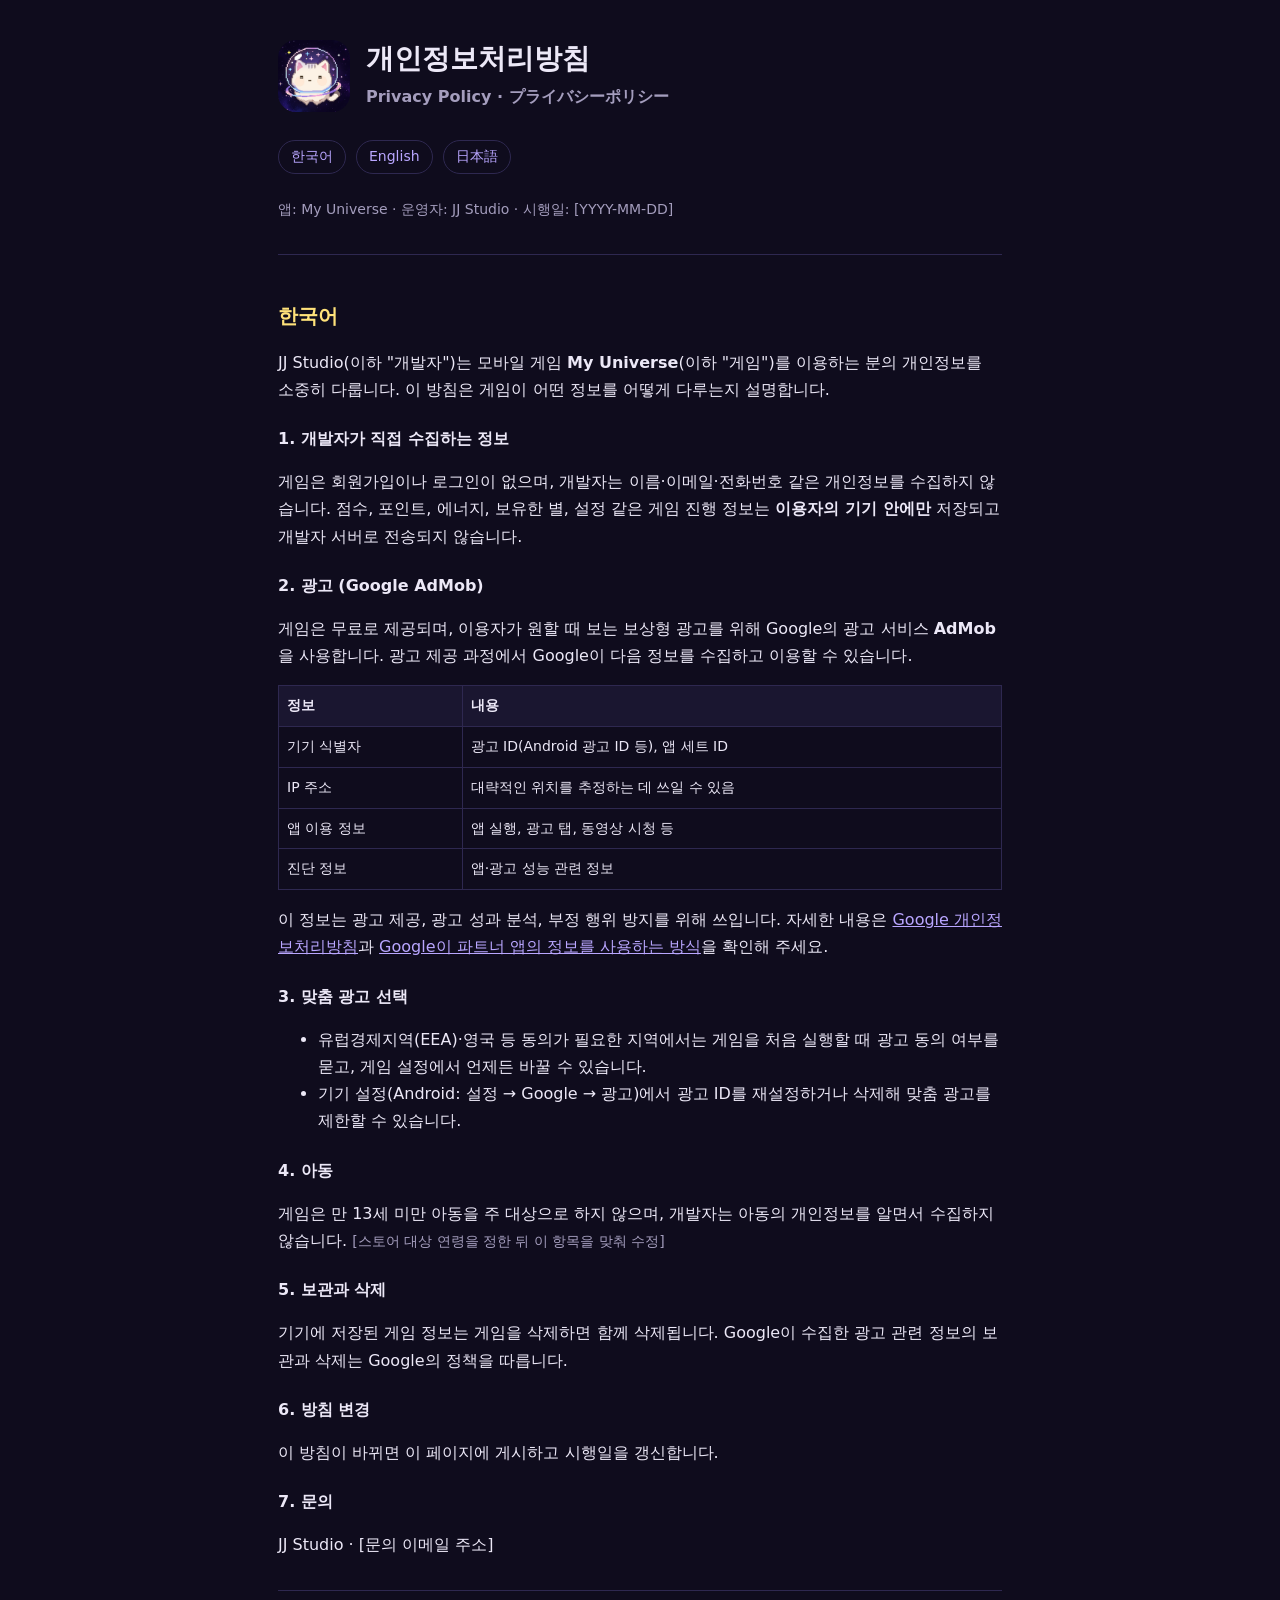
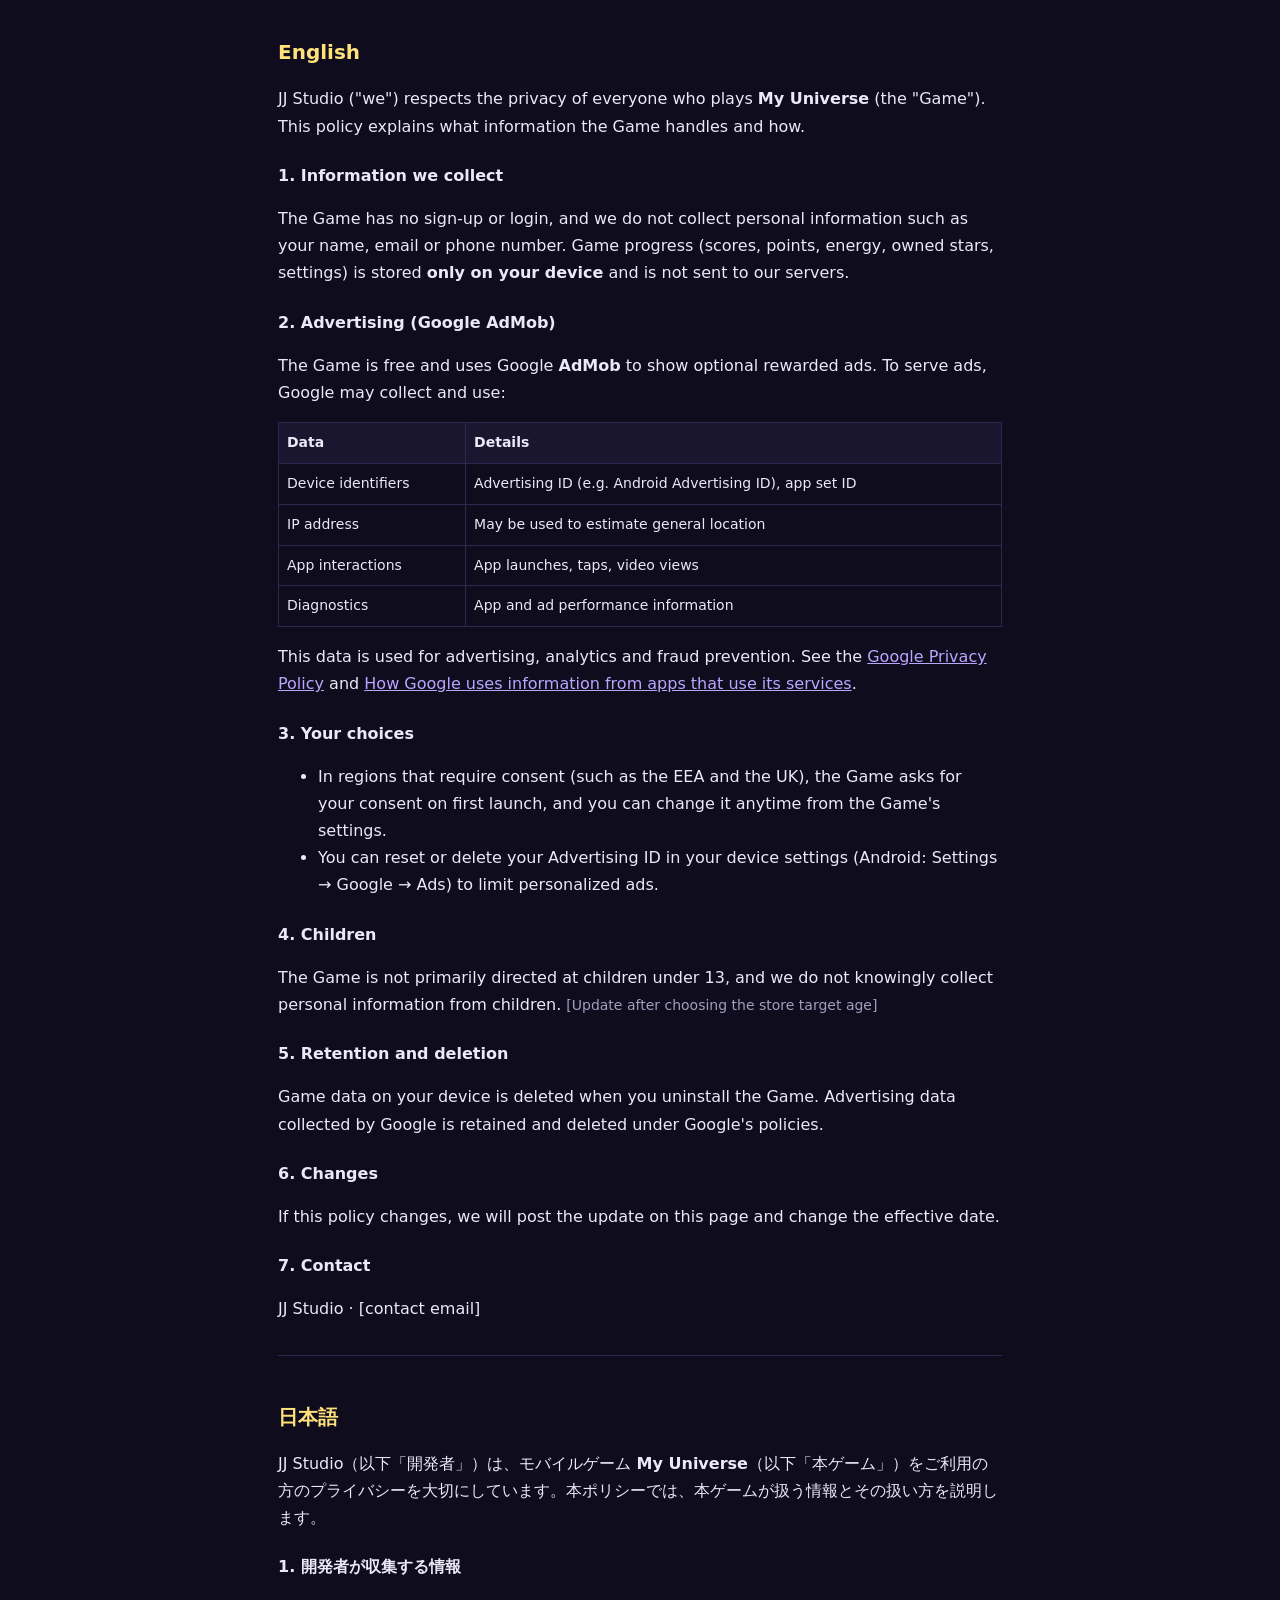
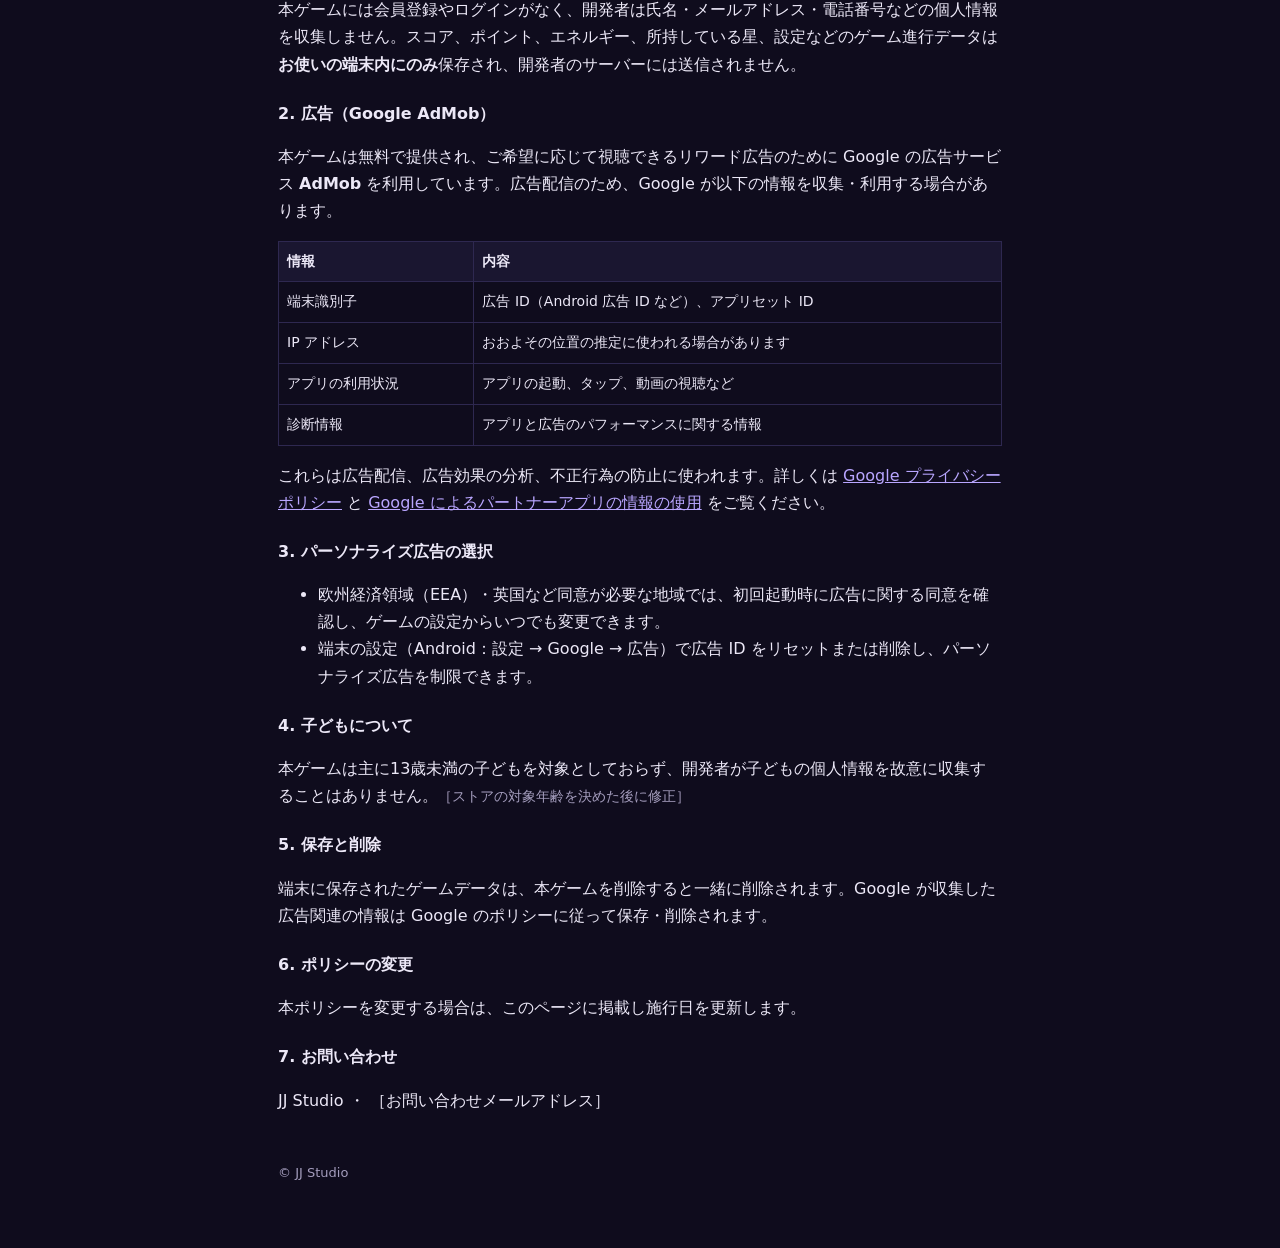
==== privacy.html @ 7eb5ed21 "Add files via upload" ====
<!doctype html>
<html lang="ko">
<head>
<meta charset="utf-8">
<meta name="viewport" content="width=device-width,initial-scale=1">
<title>Privacy Policy — My Universe</title>
<link rel="stylesheet" href="style.css">
</head>
<body>
<div class="wrap">
  <header>
    <img src="icon.png" alt="">
    <div>
      <h1>개인정보처리방침<br><span class="muted" style="font-size:16px">Privacy Policy · プライバシーポリシー</span></h1>
    </div>
  </header>
  <nav class="lang"><a href="#ko">한국어</a><a href="#en">English</a><a href="#ja">日本語</a></nav>
  <p class="muted">앱: My Universe · 운영자: JJ Studio · 시행일: [YYYY-MM-DD]</p>

  <!-- ===================================================== 한국어 -->
  <section class="lang" id="ko">
    <h2>한국어</h2>
    <p>JJ Studio(이하 "개발자")는 모바일 게임 <b>My Universe</b>(이하 "게임")를 이용하는 분의 개인정보를 소중히 다룹니다. 이 방침은 게임이 어떤 정보를 어떻게 다루는지 설명합니다.</p>

    <h3>1. 개발자가 직접 수집하는 정보</h3>
    <p>게임은 회원가입이나 로그인이 없으며, 개발자는 이름·이메일·전화번호 같은 개인정보를 수집하지 않습니다. 점수, 포인트, 에너지, 보유한 별, 설정 같은 게임 진행 정보는 <b>이용자의 기기 안에만</b> 저장되고 개발자 서버로 전송되지 않습니다.</p>

    <h3>2. 광고 (Google AdMob)</h3>
    <p>게임은 무료로 제공되며, 이용자가 원할 때 보는 보상형 광고를 위해 Google의 광고 서비스 <b>AdMob</b>을 사용합니다. 광고 제공 과정에서 Google이 다음 정보를 수집하고 이용할 수 있습니다.</p>
    <table>
      <tr><th>정보</th><th>내용</th></tr>
      <tr><td>기기 식별자</td><td>광고 ID(Android 광고 ID 등), 앱 세트 ID</td></tr>
      <tr><td>IP 주소</td><td>대략적인 위치를 추정하는 데 쓰일 수 있음</td></tr>
      <tr><td>앱 이용 정보</td><td>앱 실행, 광고 탭, 동영상 시청 등</td></tr>
      <tr><td>진단 정보</td><td>앱·광고 성능 관련 정보</td></tr>
    </table>
    <p>이 정보는 광고 제공, 광고 성과 분석, 부정 행위 방지를 위해 쓰입니다. 자세한 내용은 <a href="https://policies.google.com/privacy" target="_blank" rel="noopener">Google 개인정보처리방침</a>과 <a href="https://policies.google.com/technologies/partner-sites" target="_blank" rel="noopener">Google이 파트너 앱의 정보를 사용하는 방식</a>을 확인해 주세요.</p>

    <h3>3. 맞춤 광고 선택</h3>
    <ul>
      <li>유럽경제지역(EEA)·영국 등 동의가 필요한 지역에서는 게임을 처음 실행할 때 광고 동의 여부를 묻고, 게임 설정에서 언제든 바꿀 수 있습니다.</li>
      <li>기기 설정(Android: 설정 → Google → 광고)에서 광고 ID를 재설정하거나 삭제해 맞춤 광고를 제한할 수 있습니다.</li>
    </ul>

    <h3>4. 아동</h3>
    <p>게임은 만 13세 미만 아동을 주 대상으로 하지 않으며, 개발자는 아동의 개인정보를 알면서 수집하지 않습니다. <span class="muted">[스토어 대상 연령을 정한 뒤 이 항목을 맞춰 수정]</span></p>

    <h3>5. 보관과 삭제</h3>
    <p>기기에 저장된 게임 정보는 게임을 삭제하면 함께 삭제됩니다. Google이 수집한 광고 관련 정보의 보관과 삭제는 Google의 정책을 따릅니다.</p>

    <h3>6. 방침 변경</h3>
    <p>이 방침이 바뀌면 이 페이지에 게시하고 시행일을 갱신합니다.</p>

    <h3>7. 문의</h3>
    <p>JJ Studio · [문의 이메일 주소]</p>
  </section>

  <!-- ===================================================== English -->
  <section class="lang" id="en">
    <h2>English</h2>
    <p>JJ Studio ("we") respects the privacy of everyone who plays <b>My Universe</b> (the "Game"). This policy explains what information the Game handles and how.</p>

    <h3>1. Information we collect</h3>
    <p>The Game has no sign-up or login, and we do not collect personal information such as your name, email or phone number. Game progress (scores, points, energy, owned stars, settings) is stored <b>only on your device</b> and is not sent to our servers.</p>

    <h3>2. Advertising (Google AdMob)</h3>
    <p>The Game is free and uses Google <b>AdMob</b> to show optional rewarded ads. To serve ads, Google may collect and use:</p>
    <table>
      <tr><th>Data</th><th>Details</th></tr>
      <tr><td>Device identifiers</td><td>Advertising ID (e.g. Android Advertising ID), app set ID</td></tr>
      <tr><td>IP address</td><td>May be used to estimate general location</td></tr>
      <tr><td>App interactions</td><td>App launches, taps, video views</td></tr>
      <tr><td>Diagnostics</td><td>App and ad performance information</td></tr>
    </table>
    <p>This data is used for advertising, analytics and fraud prevention. See the <a href="https://policies.google.com/privacy" target="_blank" rel="noopener">Google Privacy Policy</a> and <a href="https://policies.google.com/technologies/partner-sites" target="_blank" rel="noopener">How Google uses information from apps that use its services</a>.</p>

    <h3>3. Your choices</h3>
    <ul>
      <li>In regions that require consent (such as the EEA and the UK), the Game asks for your consent on first launch, and you can change it anytime from the Game's settings.</li>
      <li>You can reset or delete your Advertising ID in your device settings (Android: Settings → Google → Ads) to limit personalized ads.</li>
    </ul>

    <h3>4. Children</h3>
    <p>The Game is not primarily directed at children under 13, and we do not knowingly collect personal information from children. <span class="muted">[Update after choosing the store target age]</span></p>

    <h3>5. Retention and deletion</h3>
    <p>Game data on your device is deleted when you uninstall the Game. Advertising data collected by Google is retained and deleted under Google's policies.</p>

    <h3>6. Changes</h3>
    <p>If this policy changes, we will post the update on this page and change the effective date.</p>

    <h3>7. Contact</h3>
    <p>JJ Studio · [contact email]</p>
  </section>

  <!-- ===================================================== 日本語 -->
  <section class="lang" id="ja">
    <h2>日本語</h2>
    <p>JJ Studio（以下「開発者」）は、モバイルゲーム <b>My Universe</b>（以下「本ゲーム」）をご利用の方のプライバシーを大切にしています。本ポリシーでは、本ゲームが扱う情報とその扱い方を説明します。</p>

    <h3>1. 開発者が収集する情報</h3>
    <p>本ゲームには会員登録やログインがなく、開発者は氏名・メールアドレス・電話番号などの個人情報を収集しません。スコア、ポイント、エネルギー、所持している星、設定などのゲーム進行データは<b>お使いの端末内にのみ</b>保存され、開発者のサーバーには送信されません。</p>

    <h3>2. 広告（Google AdMob）</h3>
    <p>本ゲームは無料で提供され、ご希望に応じて視聴できるリワード広告のために Google の広告サービス <b>AdMob</b> を利用しています。広告配信のため、Google が以下の情報を収集・利用する場合があります。</p>
    <table>
      <tr><th>情報</th><th>内容</th></tr>
      <tr><td>端末識別子</td><td>広告 ID（Android 広告 ID など）、アプリセット ID</td></tr>
      <tr><td>IP アドレス</td><td>おおよその位置の推定に使われる場合があります</td></tr>
      <tr><td>アプリの利用状況</td><td>アプリの起動、タップ、動画の視聴など</td></tr>
      <tr><td>診断情報</td><td>アプリと広告のパフォーマンスに関する情報</td></tr>
    </table>
    <p>これらは広告配信、広告効果の分析、不正行為の防止に使われます。詳しくは <a href="https://policies.google.com/privacy" target="_blank" rel="noopener">Google プライバシーポリシー</a> と <a href="https://policies.google.com/technologies/partner-sites" target="_blank" rel="noopener">Google によるパートナーアプリの情報の使用</a> をご覧ください。</p>

    <h3>3. パーソナライズ広告の選択</h3>
    <ul>
      <li>欧州経済領域（EEA）・英国など同意が必要な地域では、初回起動時に広告に関する同意を確認し、ゲームの設定からいつでも変更できます。</li>
      <li>端末の設定（Android：設定 → Google → 広告）で広告 ID をリセットまたは削除し、パーソナライズ広告を制限できます。</li>
    </ul>

    <h3>4. 子どもについて</h3>
    <p>本ゲームは主に13歳未満の子どもを対象としておらず、開発者が子どもの個人情報を故意に収集することはありません。<span class="muted">［ストアの対象年齢を決めた後に修正］</span></p>

    <h3>5. 保存と削除</h3>
    <p>端末に保存されたゲームデータは、本ゲームを削除すると一緒に削除されます。Google が収集した広告関連の情報は Google のポリシーに従って保存・削除されます。</p>

    <h3>6. ポリシーの変更</h3>
    <p>本ポリシーを変更する場合は、このページに掲載し施行日を更新します。</p>

    <h3>7. お問い合わせ</h3>
    <p>JJ Studio ・ ［お問い合わせメールアドレス］</p>
  </section>

  <footer>© JJ Studio</footer>
</div>
</body>
</html>
---- style.css ----
:root{--bg:#0f0c1d;--panel:#1a1630;--fg:#ece8f7;--muted:#a49dbd;--accent:#ffe27a;--line:#2e2850;--link:#b9a6ff}
*{box-sizing:border-box}
body{margin:0;background:var(--bg);color:var(--fg);font:16px/1.7 "Pretendard","Apple SD Gothic Neo","Noto Sans KR","Noto Sans JP",system-ui,sans-serif}
.wrap{max-width:760px;margin:0 auto;padding:40px max(18px,env(safe-area-inset-left)) 64px}
header{display:flex;align-items:center;gap:16px;margin-bottom:28px}
header img{width:72px;height:72px;border-radius:18px}
h1{font-size:28px;margin:0;line-height:1.2}
h2{font-size:20px;margin:36px 0 8px;color:var(--accent)}
h3{font-size:16px;margin:22px 0 4px}
p,li{color:var(--fg)}
.muted{color:var(--muted);font-size:14px}
a{color:var(--link)}
nav.lang{display:flex;gap:10px;flex-wrap:wrap;margin:8px 0 24px}
nav.lang a{padding:4px 12px;border:1px solid var(--line);border-radius:999px;text-decoration:none;font-size:14px}
section.lang{border-top:1px solid var(--line);padding-top:8px;margin-top:32px}
table{border-collapse:collapse;width:100%;font-size:14px}
td,th{border:1px solid var(--line);padding:8px;text-align:left;vertical-align:top}
th{background:var(--panel)}
.box{background:var(--panel);border:1px solid var(--line);border-radius:12px;padding:16px 18px}
footer{margin-top:48px;color:var(--muted);font-size:13px}
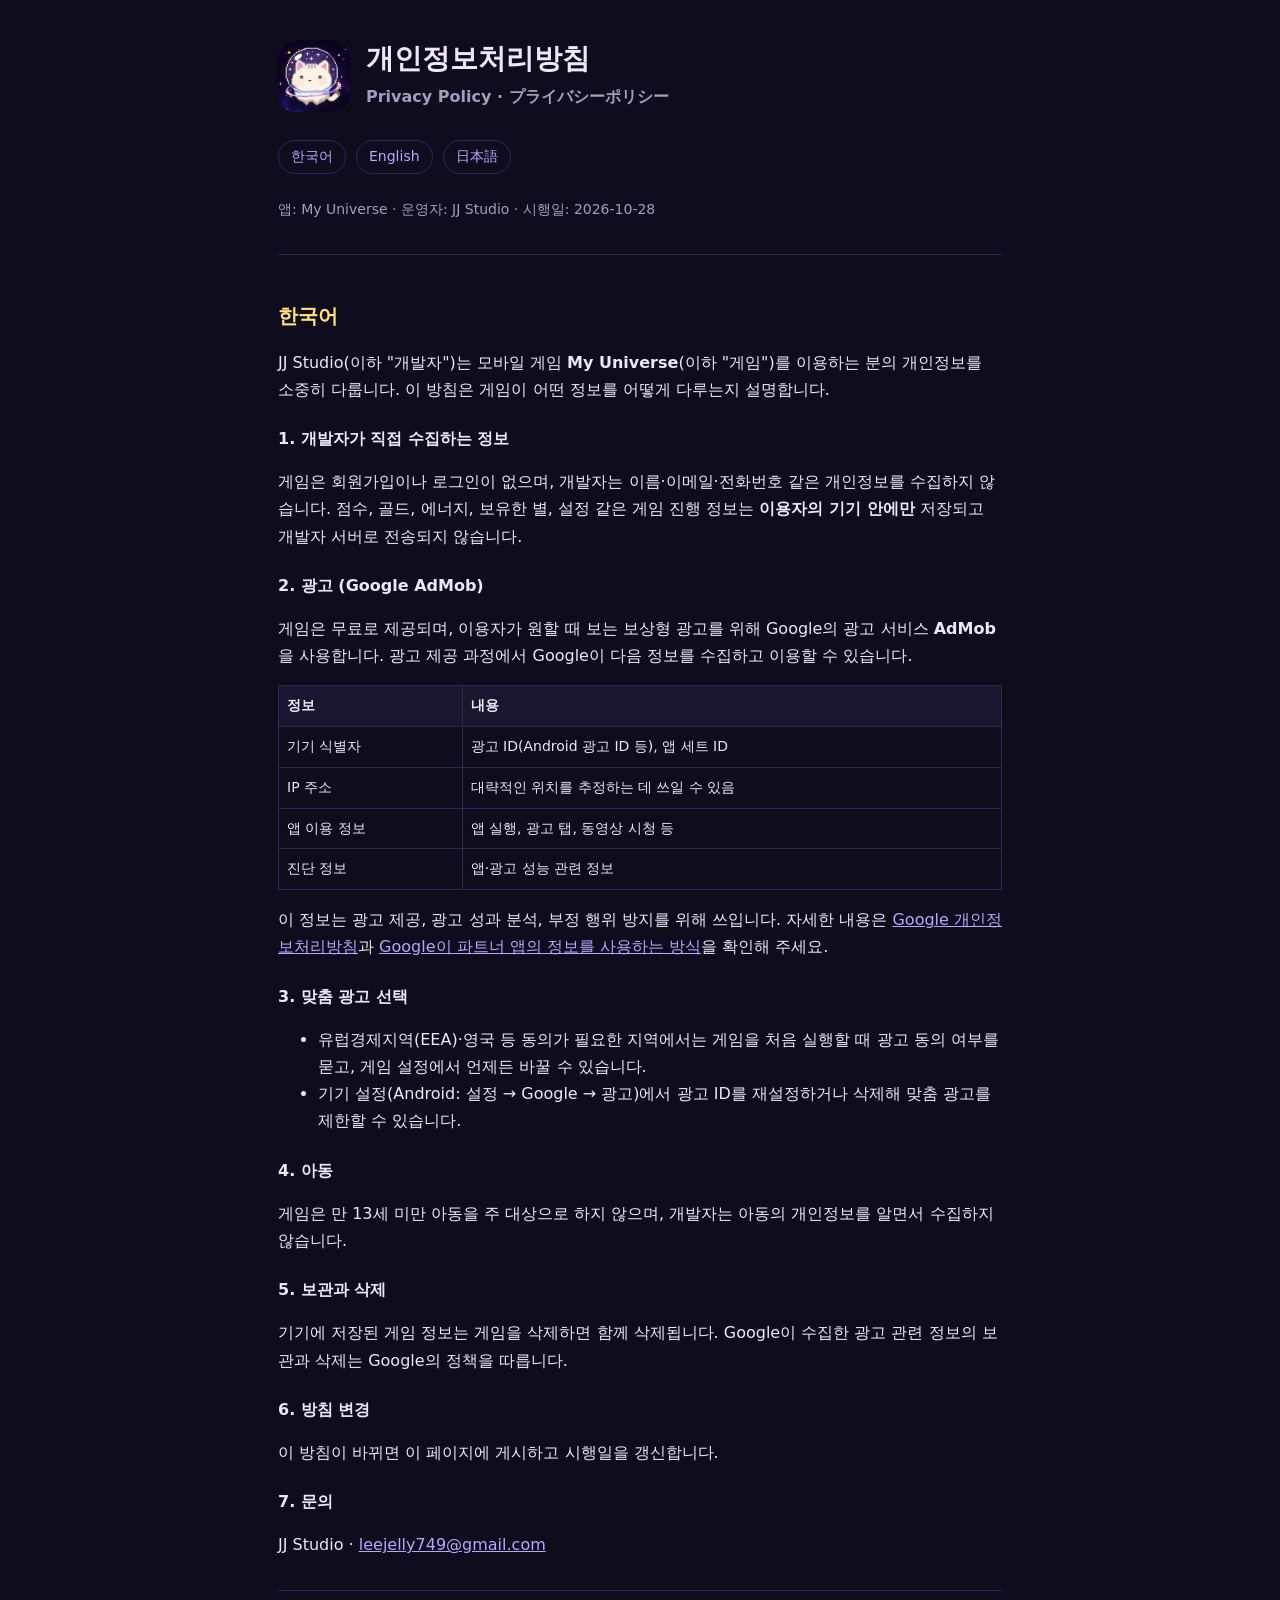
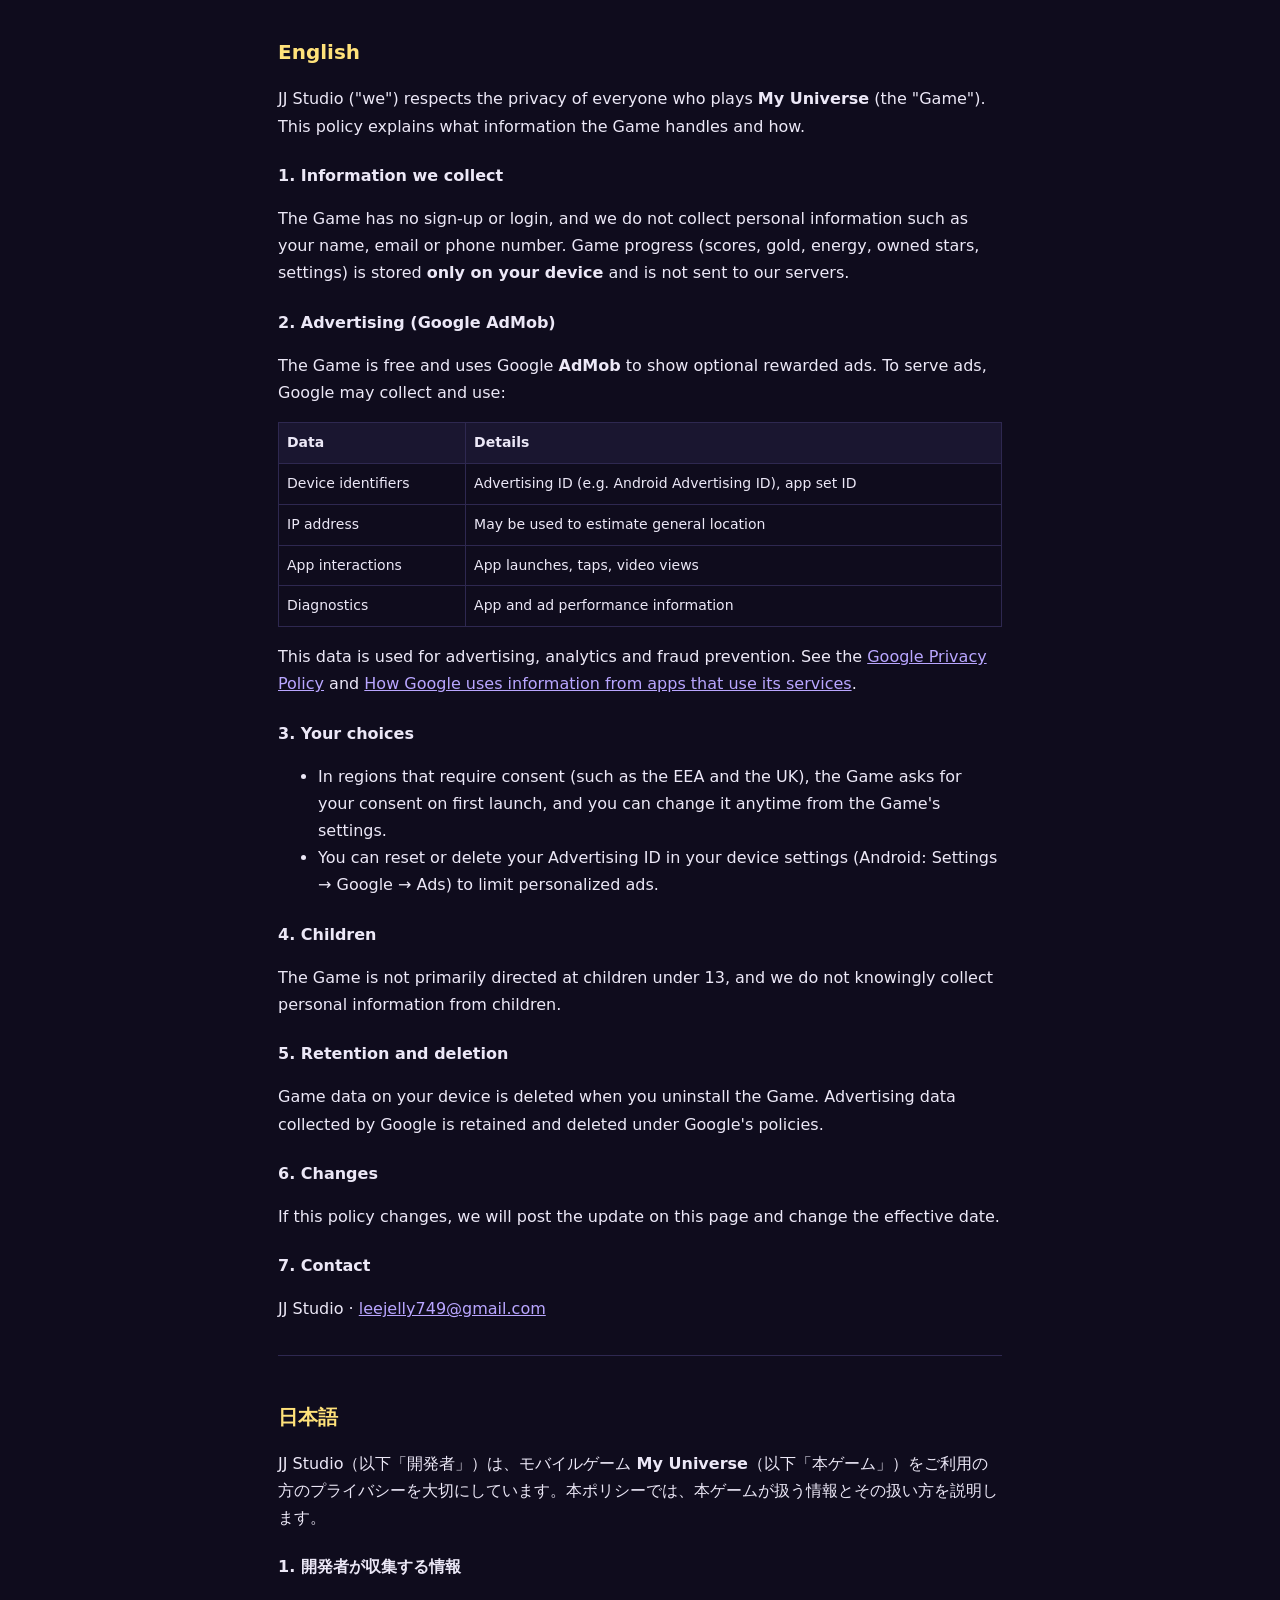
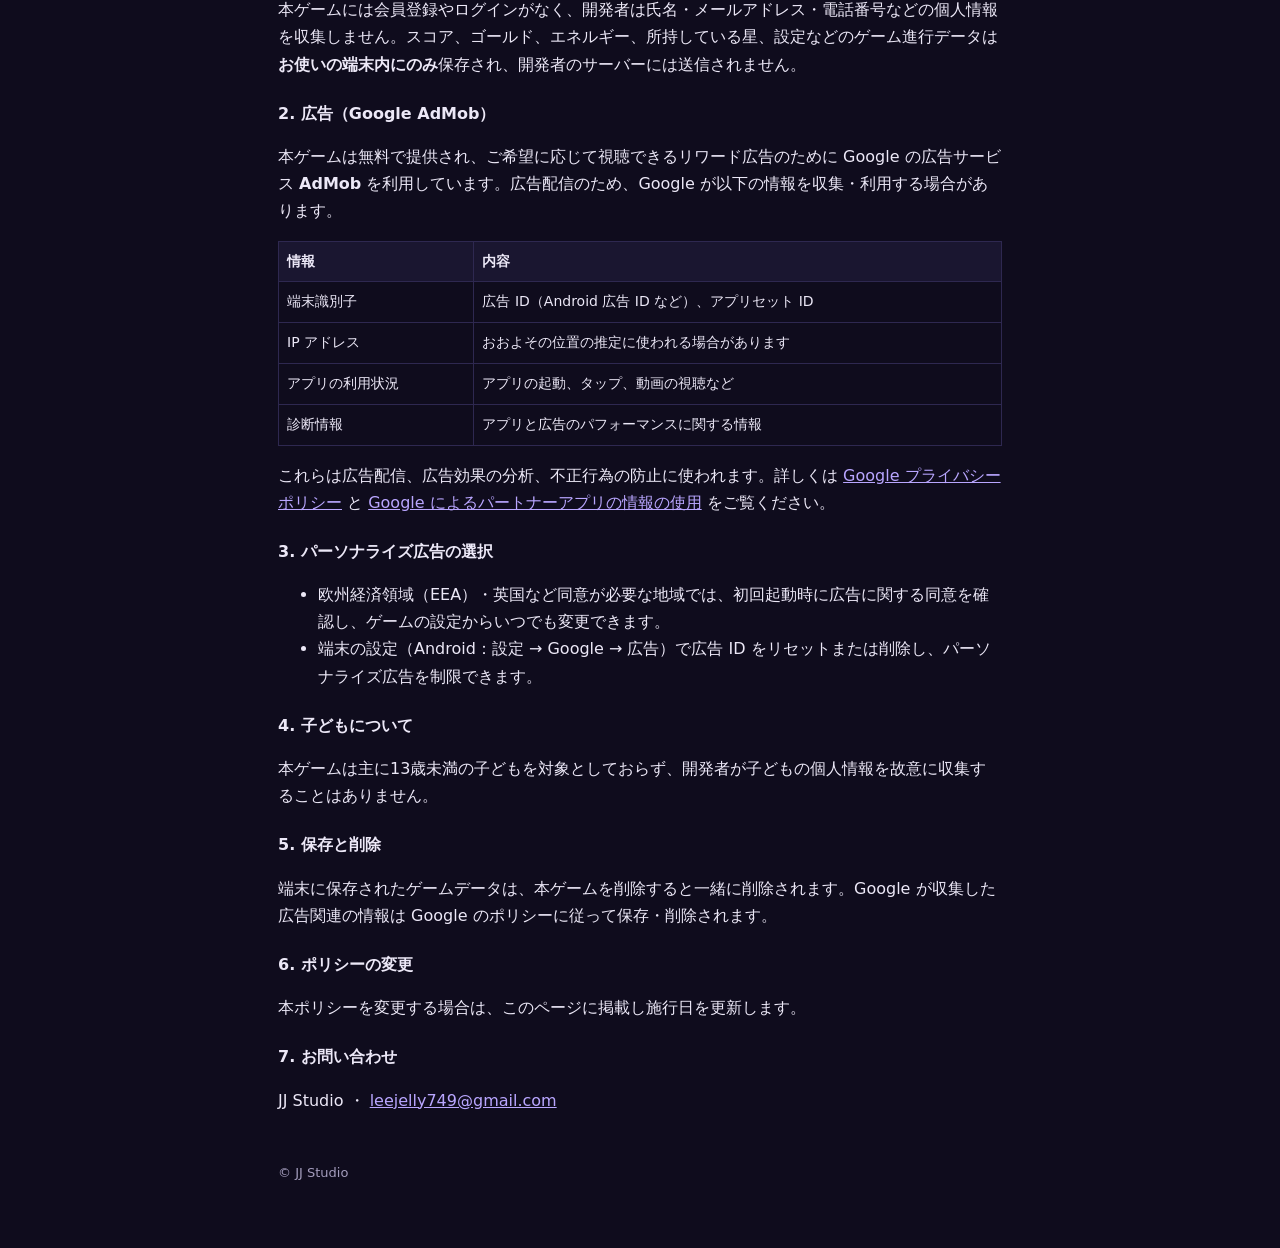
==== commit 37879146: "Add files via upload" ====
--- a/privacy.html
+++ b/privacy.html
@@ -15,7 +15,7 @@
     </div>
   </header>
   <nav class="lang"><a href="#ko">한국어</a><a href="#en">English</a><a href="#ja">日本語</a></nav>
-  <p class="muted">앱: My Universe · 운영자: JJ Studio · 시행일: [YYYY-MM-DD]</p>
+  <p class="muted">앱: My Universe · 운영자: JJ Studio · 시행일: 2026-10-28</p>
 
   <!-- ===================================================== 한국어 -->
   <section class="lang" id="ko">
@@ -23,7 +23,7 @@
     <p>JJ Studio(이하 "개발자")는 모바일 게임 <b>My Universe</b>(이하 "게임")를 이용하는 분의 개인정보를 소중히 다룹니다. 이 방침은 게임이 어떤 정보를 어떻게 다루는지 설명합니다.</p>
 
     <h3>1. 개발자가 직접 수집하는 정보</h3>
-    <p>게임은 회원가입이나 로그인이 없으며, 개발자는 이름·이메일·전화번호 같은 개인정보를 수집하지 않습니다. 점수, 포인트, 에너지, 보유한 별, 설정 같은 게임 진행 정보는 <b>이용자의 기기 안에만</b> 저장되고 개발자 서버로 전송되지 않습니다.</p>
+    <p>게임은 회원가입이나 로그인이 없으며, 개발자는 이름·이메일·전화번호 같은 개인정보를 수집하지 않습니다. 점수, 골드, 에너지, 보유한 별, 설정 같은 게임 진행 정보는 <b>이용자의 기기 안에만</b> 저장되고 개발자 서버로 전송되지 않습니다.</p>
 
     <h3>2. 광고 (Google AdMob)</h3>
     <p>게임은 무료로 제공되며, 이용자가 원할 때 보는 보상형 광고를 위해 Google의 광고 서비스 <b>AdMob</b>을 사용합니다. 광고 제공 과정에서 Google이 다음 정보를 수집하고 이용할 수 있습니다.</p>
@@ -43,7 +43,7 @@
     </ul>
 
     <h3>4. 아동</h3>
-    <p>게임은 만 13세 미만 아동을 주 대상으로 하지 않으며, 개발자는 아동의 개인정보를 알면서 수집하지 않습니다. <span class="muted">[스토어 대상 연령을 정한 뒤 이 항목을 맞춰 수정]</span></p>
+    <p>게임은 만 13세 미만 아동을 주 대상으로 하지 않으며, 개발자는 아동의 개인정보를 알면서 수집하지 않습니다.</p>
 
     <h3>5. 보관과 삭제</h3>
     <p>기기에 저장된 게임 정보는 게임을 삭제하면 함께 삭제됩니다. Google이 수집한 광고 관련 정보의 보관과 삭제는 Google의 정책을 따릅니다.</p>
@@ -52,7 +52,7 @@
     <p>이 방침이 바뀌면 이 페이지에 게시하고 시행일을 갱신합니다.</p>
 
     <h3>7. 문의</h3>
-    <p>JJ Studio · [문의 이메일 주소]</p>
+    <p>JJ Studio · <a href="mailto:leejelly749@gmail.com">leejelly749@gmail.com</a></p>
   </section>
 
   <!-- ===================================================== English -->
@@ -61,7 +61,7 @@
     <p>JJ Studio ("we") respects the privacy of everyone who plays <b>My Universe</b> (the "Game"). This policy explains what information the Game handles and how.</p>
 
     <h3>1. Information we collect</h3>
-    <p>The Game has no sign-up or login, and we do not collect personal information such as your name, email or phone number. Game progress (scores, points, energy, owned stars, settings) is stored <b>only on your device</b> and is not sent to our servers.</p>
+    <p>The Game has no sign-up or login, and we do not collect personal information such as your name, email or phone number. Game progress (scores, gold, energy, owned stars, settings) is stored <b>only on your device</b> and is not sent to our servers.</p>
 
     <h3>2. Advertising (Google AdMob)</h3>
     <p>The Game is free and uses Google <b>AdMob</b> to show optional rewarded ads. To serve ads, Google may collect and use:</p>
@@ -81,7 +81,7 @@
     </ul>
 
     <h3>4. Children</h3>
-    <p>The Game is not primarily directed at children under 13, and we do not knowingly collect personal information from children. <span class="muted">[Update after choosing the store target age]</span></p>
+    <p>The Game is not primarily directed at children under 13, and we do not knowingly collect personal information from children.</p>
 
     <h3>5. Retention and deletion</h3>
     <p>Game data on your device is deleted when you uninstall the Game. Advertising data collected by Google is retained and deleted under Google's policies.</p>
@@ -90,7 +90,7 @@
     <p>If this policy changes, we will post the update on this page and change the effective date.</p>
 
     <h3>7. Contact</h3>
-    <p>JJ Studio · [contact email]</p>
+    <p>JJ Studio · <a href="mailto:leejelly749@gmail.com">leejelly749@gmail.com</a></p>
   </section>
 
   <!-- ===================================================== 日本語 -->
@@ -99,7 +99,7 @@
     <p>JJ Studio（以下「開発者」）は、モバイルゲーム <b>My Universe</b>（以下「本ゲーム」）をご利用の方のプライバシーを大切にしています。本ポリシーでは、本ゲームが扱う情報とその扱い方を説明します。</p>
 
     <h3>1. 開発者が収集する情報</h3>
-    <p>本ゲームには会員登録やログインがなく、開発者は氏名・メールアドレス・電話番号などの個人情報を収集しません。スコア、ポイント、エネルギー、所持している星、設定などのゲーム進行データは<b>お使いの端末内にのみ</b>保存され、開発者のサーバーには送信されません。</p>
+    <p>本ゲームには会員登録やログインがなく、開発者は氏名・メールアドレス・電話番号などの個人情報を収集しません。スコア、ゴールド、エネルギー、所持している星、設定などのゲーム進行データは<b>お使いの端末内にのみ</b>保存され、開発者のサーバーには送信されません。</p>
 
     <h3>2. 広告（Google AdMob）</h3>
     <p>本ゲームは無料で提供され、ご希望に応じて視聴できるリワード広告のために Google の広告サービス <b>AdMob</b> を利用しています。広告配信のため、Google が以下の情報を収集・利用する場合があります。</p>
@@ -119,7 +119,7 @@
     </ul>
 
     <h3>4. 子どもについて</h3>
-    <p>本ゲームは主に13歳未満の子どもを対象としておらず、開発者が子どもの個人情報を故意に収集することはありません。<span class="muted">［ストアの対象年齢を決めた後に修正］</span></p>
+    <p>本ゲームは主に13歳未満の子どもを対象としておらず、開発者が子どもの個人情報を故意に収集することはありません。</p>
 
     <h3>5. 保存と削除</h3>
     <p>端末に保存されたゲームデータは、本ゲームを削除すると一緒に削除されます。Google が収集した広告関連の情報は Google のポリシーに従って保存・削除されます。</p>
@@ -128,7 +128,7 @@
     <p>本ポリシーを変更する場合は、このページに掲載し施行日を更新します。</p>
 
     <h3>7. お問い合わせ</h3>
-    <p>JJ Studio ・ ［お問い合わせメールアドレス］</p>
+    <p>JJ Studio ・ <a href="mailto:leejelly749@gmail.com">leejelly749@gmail.com</a></p>
   </section>
 
   <footer>© JJ Studio</footer>
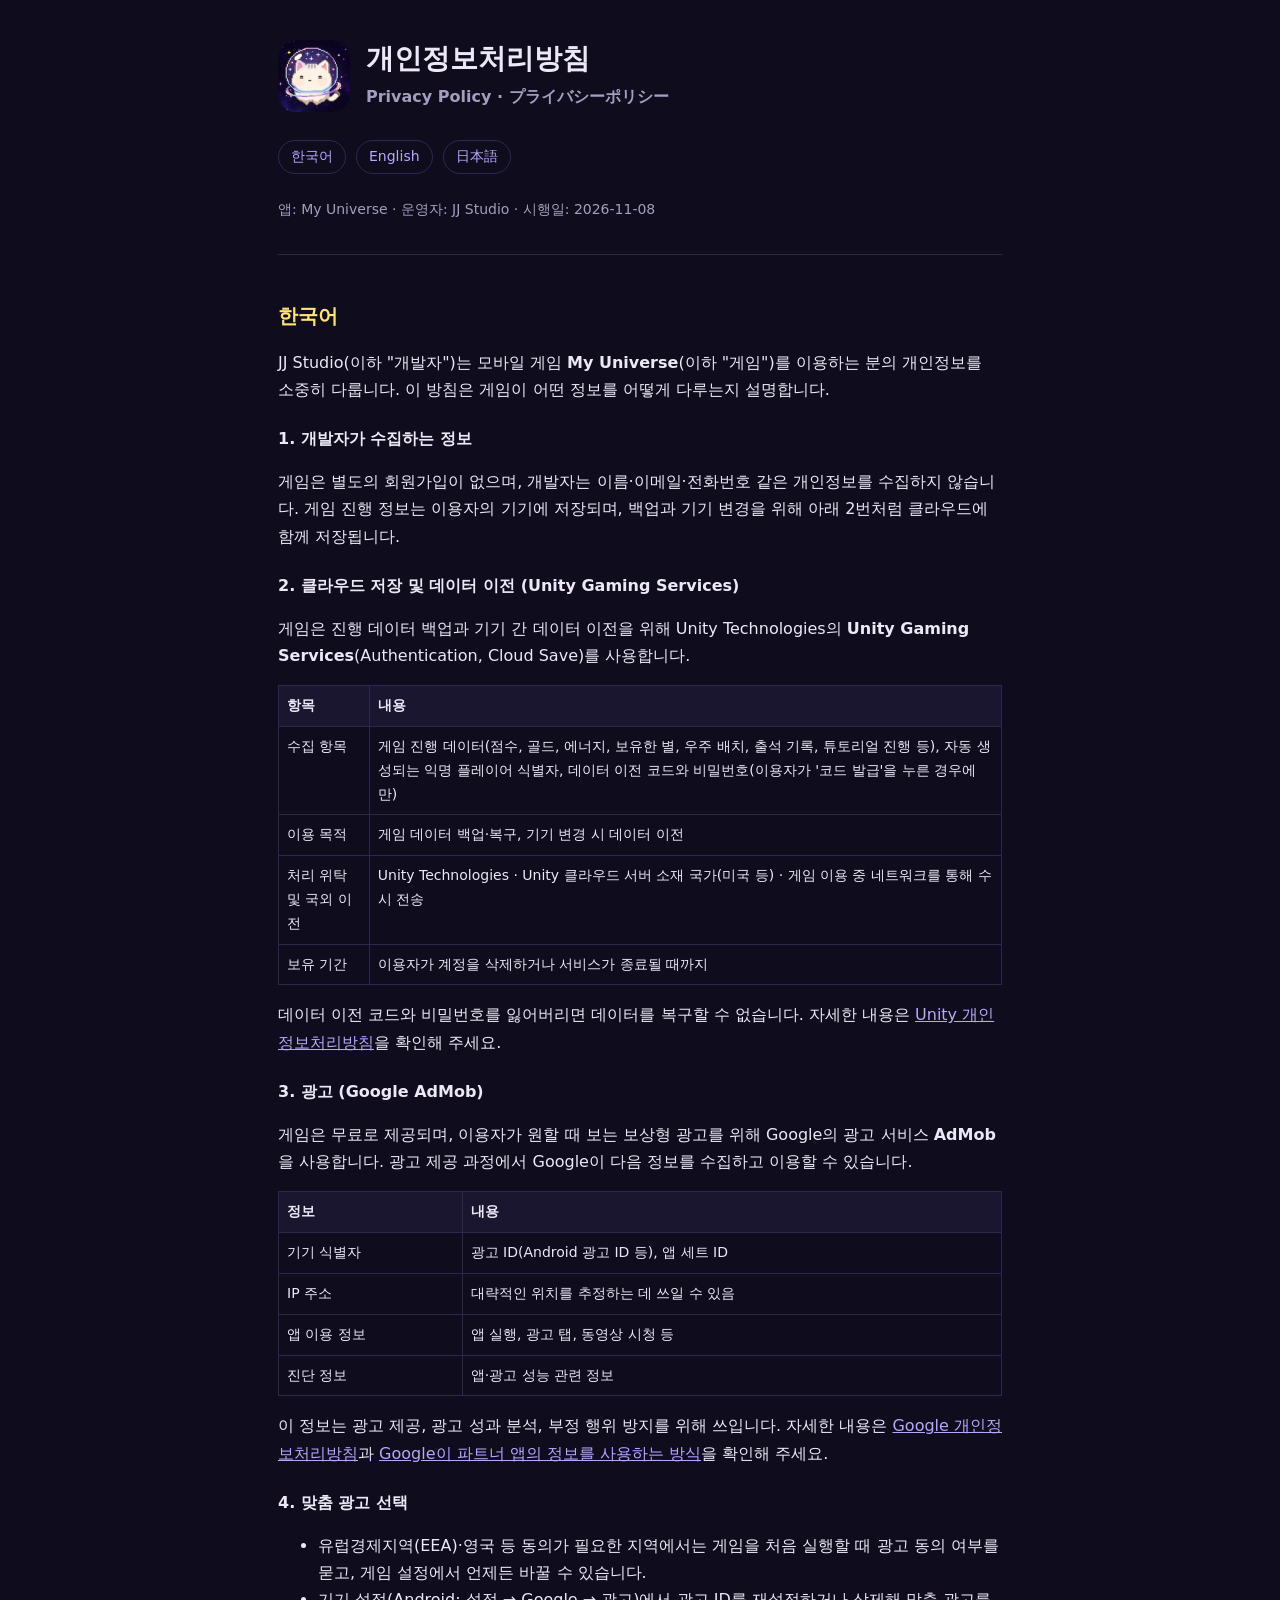
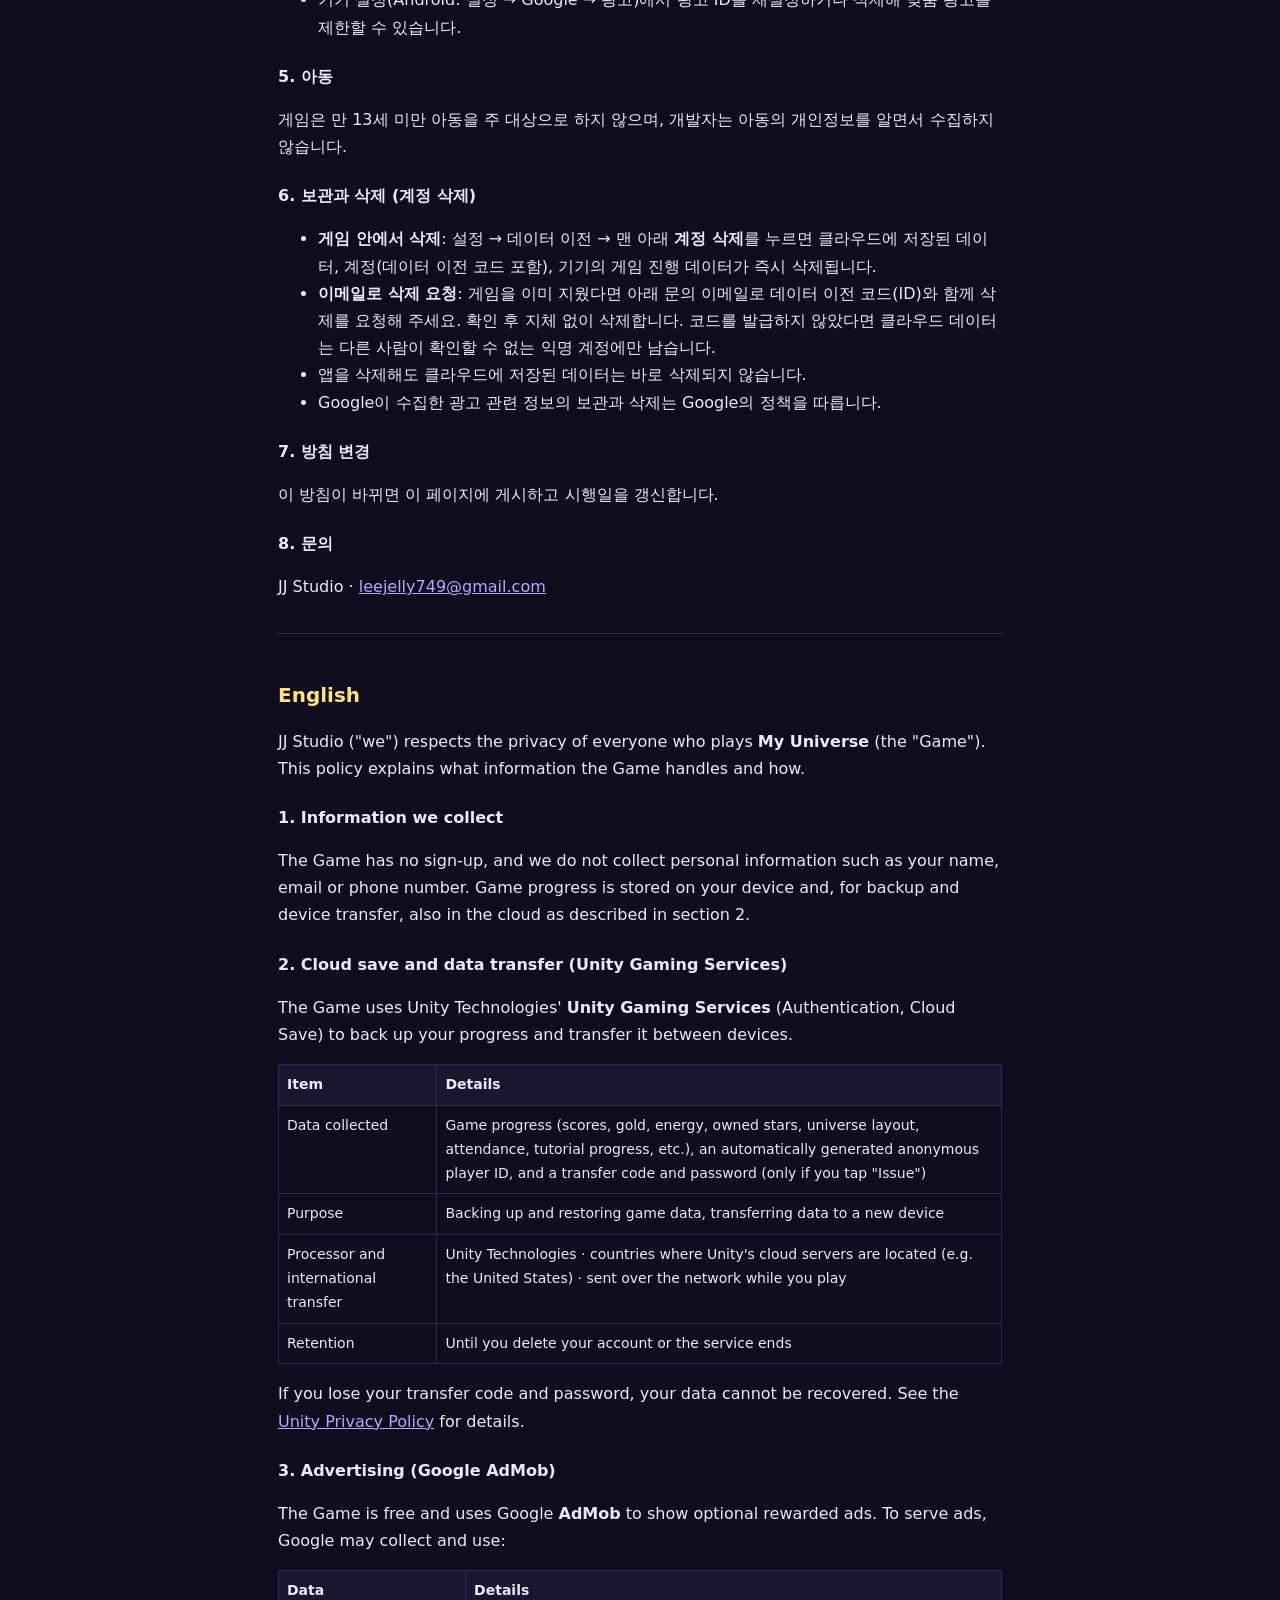
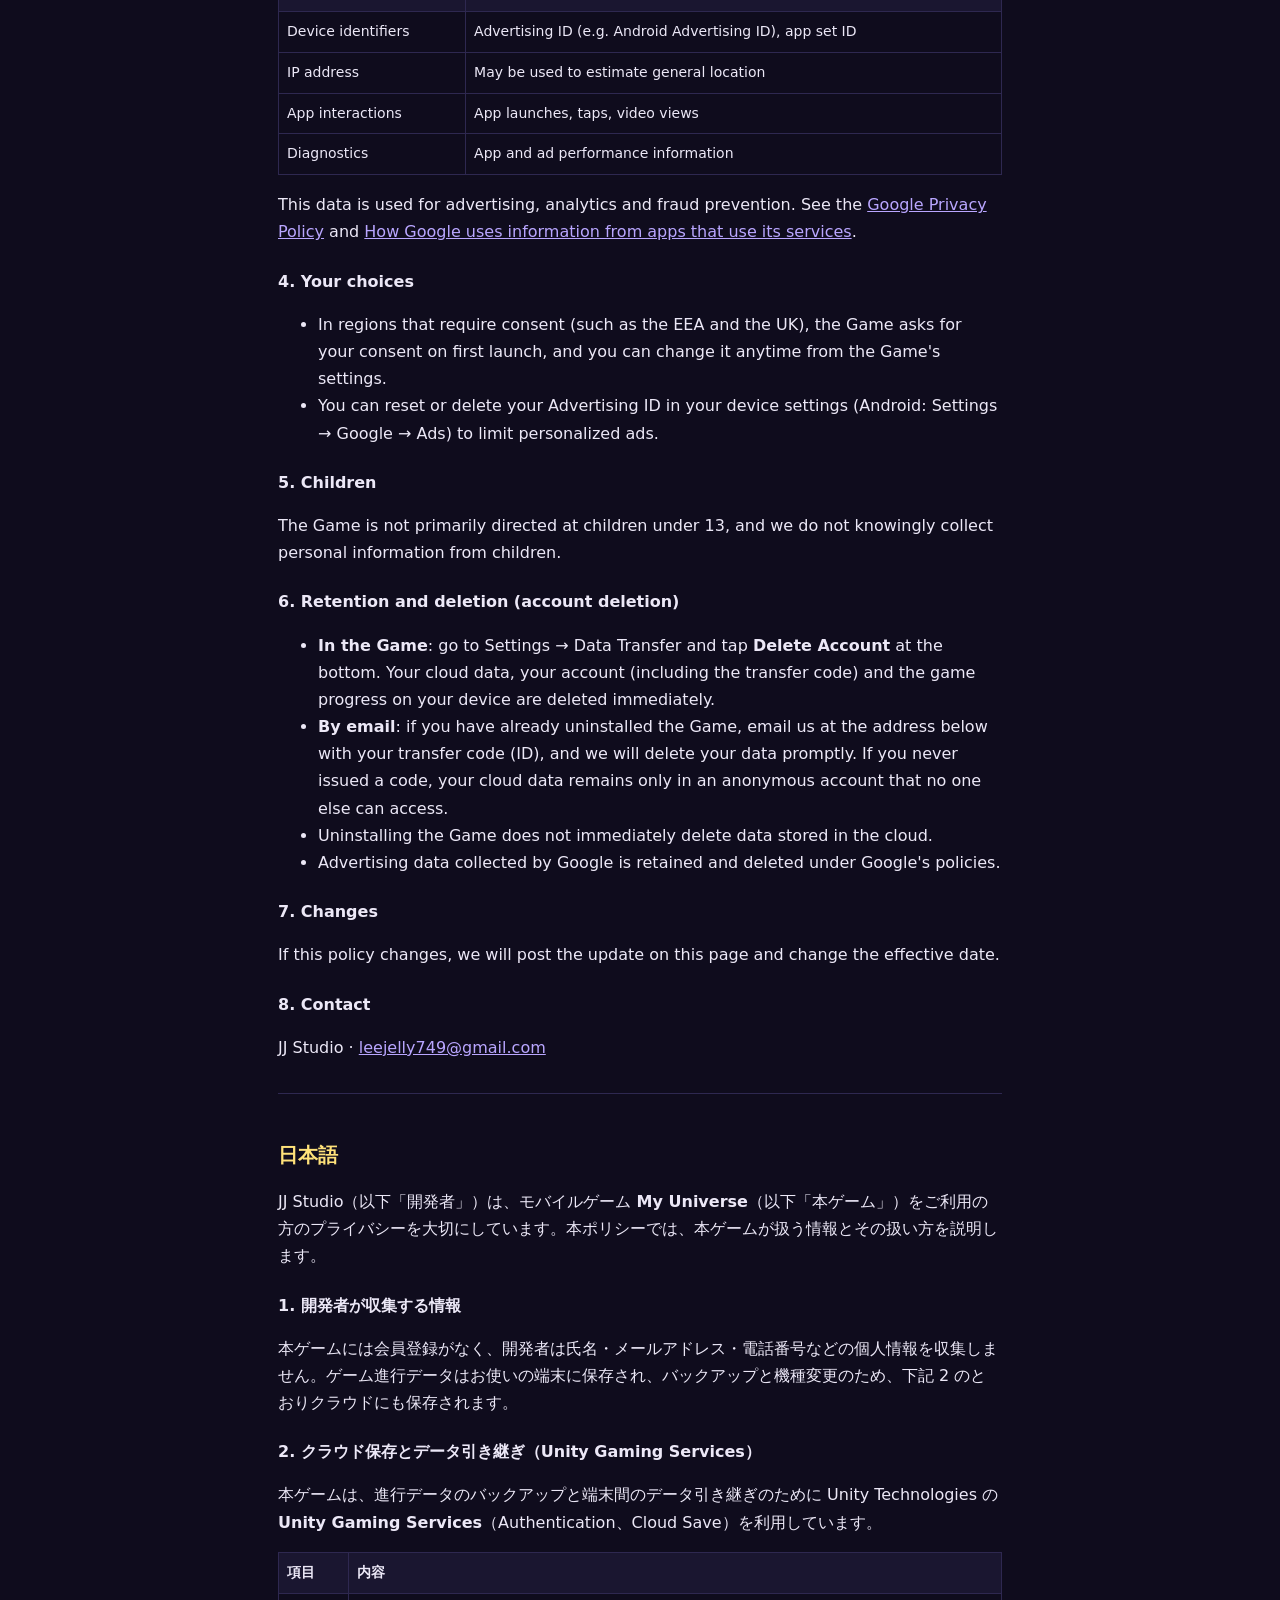
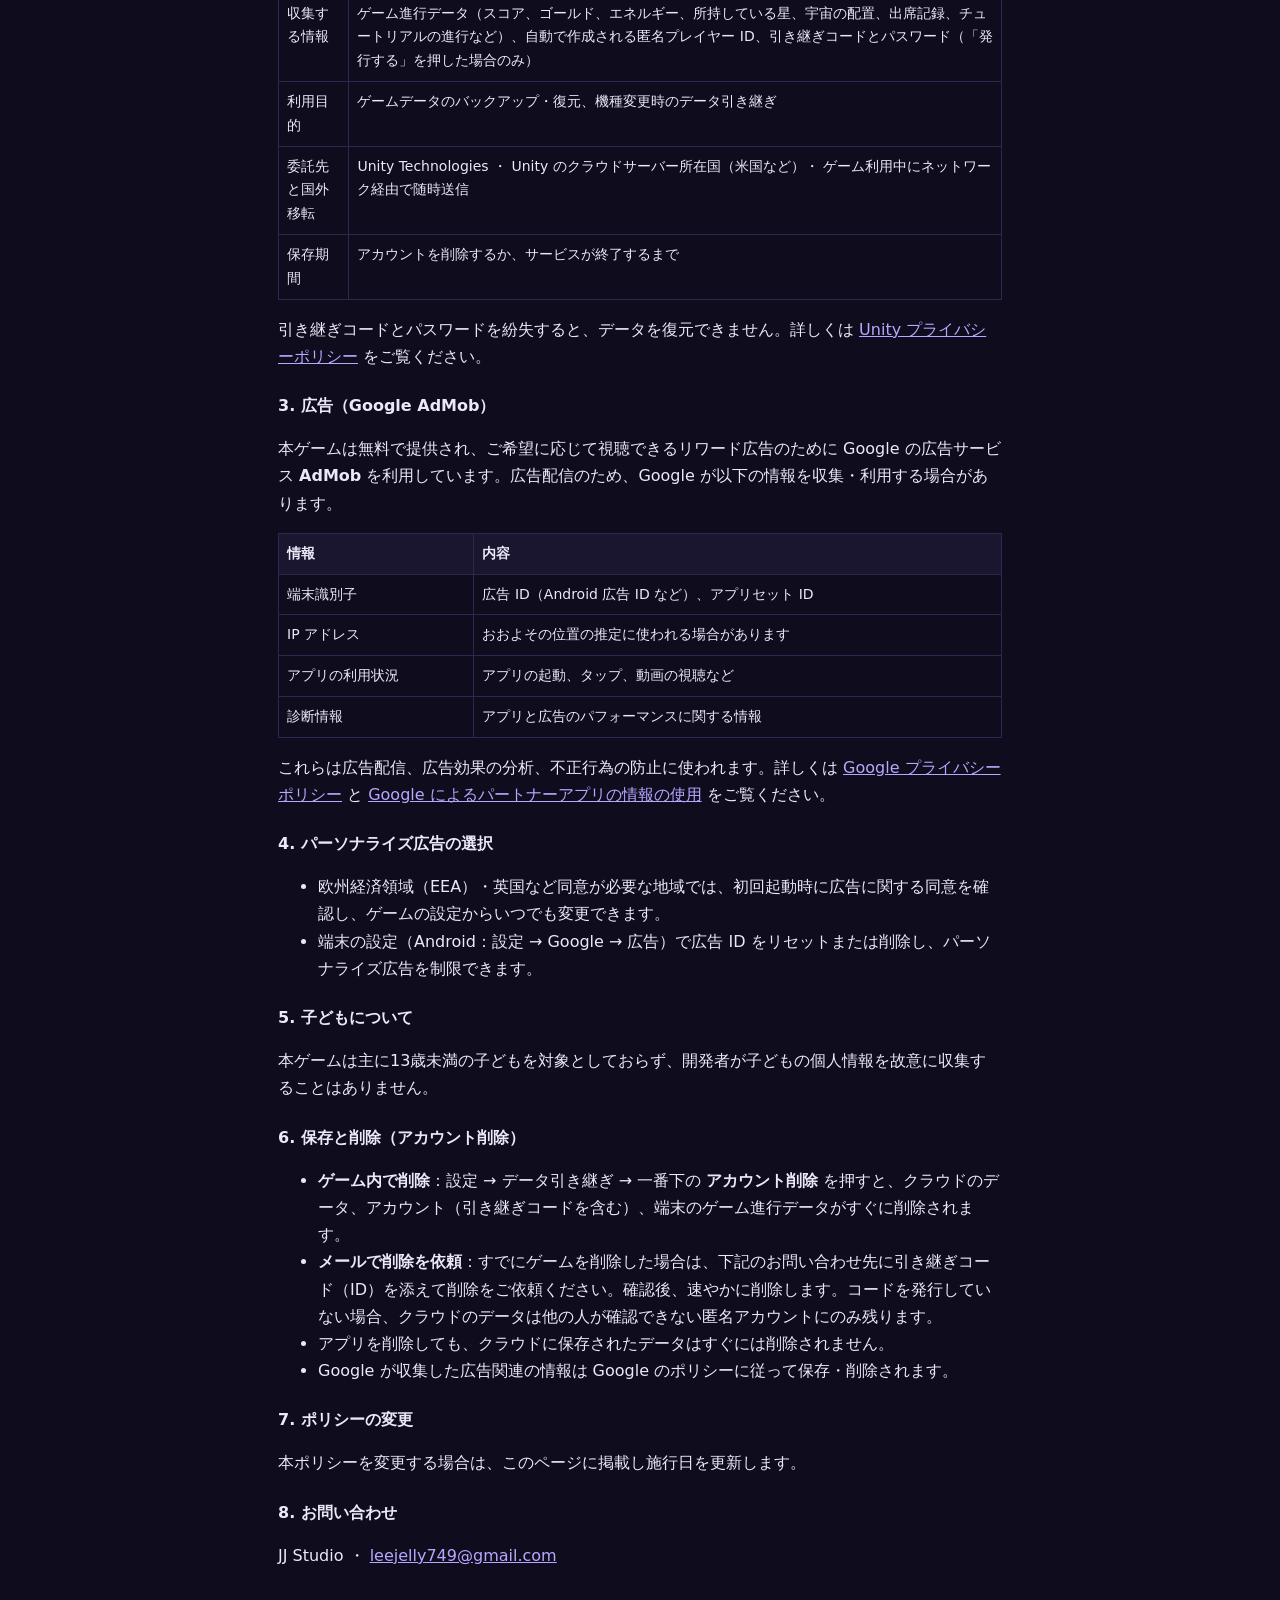
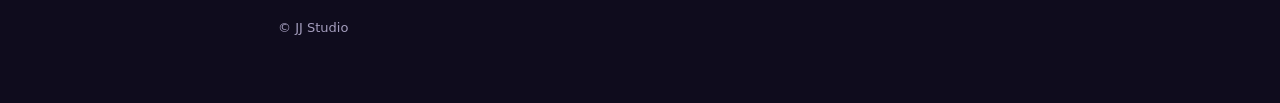
==== commit 1e0d06fb: "Update privacy.html" ====
--- a/privacy.html
+++ b/privacy.html
@@ -15,17 +15,28 @@
     </div>
   </header>
   <nav class="lang"><a href="#ko">한국어</a><a href="#en">English</a><a href="#ja">日本語</a></nav>
-  <p class="muted">앱: My Universe · 운영자: JJ Studio · 시행일: 2026-10-28</p>
+  <p class="muted">앱: My Universe · 운영자: JJ Studio · 시행일: 2026-11-08</p>
 
   <!-- ===================================================== 한국어 -->
   <section class="lang" id="ko">
     <h2>한국어</h2>
     <p>JJ Studio(이하 "개발자")는 모바일 게임 <b>My Universe</b>(이하 "게임")를 이용하는 분의 개인정보를 소중히 다룹니다. 이 방침은 게임이 어떤 정보를 어떻게 다루는지 설명합니다.</p>
 
-    <h3>1. 개발자가 직접 수집하는 정보</h3>
-    <p>게임은 회원가입이나 로그인이 없으며, 개발자는 이름·이메일·전화번호 같은 개인정보를 수집하지 않습니다. 점수, 골드, 에너지, 보유한 별, 설정 같은 게임 진행 정보는 <b>이용자의 기기 안에만</b> 저장되고 개발자 서버로 전송되지 않습니다.</p>
+    <h3>1. 개발자가 수집하는 정보</h3>
+    <p>게임은 별도의 회원가입이 없으며, 개발자는 이름·이메일·전화번호 같은 개인정보를 수집하지 않습니다. 게임 진행 정보는 이용자의 기기에 저장되며, 백업과 기기 변경을 위해 아래 2번처럼 클라우드에 함께 저장됩니다.</p>
 
-    <h3>2. 광고 (Google AdMob)</h3>
+    <h3>2. 클라우드 저장 및 데이터 이전 (Unity Gaming Services)</h3>
+    <p>게임은 진행 데이터 백업과 기기 간 데이터 이전을 위해 Unity Technologies의 <b>Unity Gaming Services</b>(Authentication, Cloud Save)를 사용합니다.</p>
+    <table>
+      <tr><th>항목</th><th>내용</th></tr>
+      <tr><td>수집 항목</td><td>게임 진행 데이터(점수, 골드, 에너지, 보유한 별, 우주 배치, 출석 기록, 튜토리얼 진행 등), 자동 생성되는 익명 플레이어 식별자, 데이터 이전 코드와 비밀번호(이용자가 '코드 발급'을 누른 경우에만)</td></tr>
+      <tr><td>이용 목적</td><td>게임 데이터 백업·복구, 기기 변경 시 데이터 이전</td></tr>
+      <tr><td>처리 위탁 및 국외 이전</td><td>Unity Technologies · Unity 클라우드 서버 소재 국가(미국 등) · 게임 이용 중 네트워크를 통해 수시 전송</td></tr>
+      <tr><td>보유 기간</td><td>이용자가 계정을 삭제하거나 서비스가 종료될 때까지</td></tr>
+    </table>
+    <p>데이터 이전 코드와 비밀번호를 잃어버리면 데이터를 복구할 수 없습니다. 자세한 내용은 <a href="https://unity.com/legal/privacy-policy" target="_blank" rel="noopener">Unity 개인정보처리방침</a>을 확인해 주세요.</p>
+
+    <h3>3. 광고 (Google AdMob)</h3>
     <p>게임은 무료로 제공되며, 이용자가 원할 때 보는 보상형 광고를 위해 Google의 광고 서비스 <b>AdMob</b>을 사용합니다. 광고 제공 과정에서 Google이 다음 정보를 수집하고 이용할 수 있습니다.</p>
     <table>
       <tr><th>정보</th><th>내용</th></tr>
@@ -36,22 +47,27 @@
     </table>
     <p>이 정보는 광고 제공, 광고 성과 분석, 부정 행위 방지를 위해 쓰입니다. 자세한 내용은 <a href="https://policies.google.com/privacy" target="_blank" rel="noopener">Google 개인정보처리방침</a>과 <a href="https://policies.google.com/technologies/partner-sites" target="_blank" rel="noopener">Google이 파트너 앱의 정보를 사용하는 방식</a>을 확인해 주세요.</p>
 
-    <h3>3. 맞춤 광고 선택</h3>
+    <h3>4. 맞춤 광고 선택</h3>
     <ul>
       <li>유럽경제지역(EEA)·영국 등 동의가 필요한 지역에서는 게임을 처음 실행할 때 광고 동의 여부를 묻고, 게임 설정에서 언제든 바꿀 수 있습니다.</li>
       <li>기기 설정(Android: 설정 → Google → 광고)에서 광고 ID를 재설정하거나 삭제해 맞춤 광고를 제한할 수 있습니다.</li>
     </ul>
 
-    <h3>4. 아동</h3>
+    <h3>5. 아동</h3>
     <p>게임은 만 13세 미만 아동을 주 대상으로 하지 않으며, 개발자는 아동의 개인정보를 알면서 수집하지 않습니다.</p>
 
-    <h3>5. 보관과 삭제</h3>
-    <p>기기에 저장된 게임 정보는 게임을 삭제하면 함께 삭제됩니다. Google이 수집한 광고 관련 정보의 보관과 삭제는 Google의 정책을 따릅니다.</p>
+    <h3 id="delete">6. 보관과 삭제 (계정 삭제)</h3>
+    <ul>
+      <li><b>게임 안에서 삭제</b>: 설정 → 데이터 이전 → 맨 아래 <b>계정 삭제</b>를 누르면 클라우드에 저장된 데이터, 계정(데이터 이전 코드 포함), 기기의 게임 진행 데이터가 즉시 삭제됩니다.</li>
+      <li><b>이메일로 삭제 요청</b>: 게임을 이미 지웠다면 아래 문의 이메일로 데이터 이전 코드(ID)와 함께 삭제를 요청해 주세요. 확인 후 지체 없이 삭제합니다. 코드를 발급하지 않았다면 클라우드 데이터는 다른 사람이 확인할 수 없는 익명 계정에만 남습니다.</li>
+      <li>앱을 삭제해도 클라우드에 저장된 데이터는 바로 삭제되지 않습니다.</li>
+      <li>Google이 수집한 광고 관련 정보의 보관과 삭제는 Google의 정책을 따릅니다.</li>
+    </ul>
 
-    <h3>6. 방침 변경</h3>
+    <h3>7. 방침 변경</h3>
     <p>이 방침이 바뀌면 이 페이지에 게시하고 시행일을 갱신합니다.</p>
 
-    <h3>7. 문의</h3>
+    <h3>8. 문의</h3>
     <p>JJ Studio · <a href="mailto:leejelly749@gmail.com">leejelly749@gmail.com</a></p>
   </section>
 
@@ -61,9 +77,20 @@
     <p>JJ Studio ("we") respects the privacy of everyone who plays <b>My Universe</b> (the "Game"). This policy explains what information the Game handles and how.</p>
 
     <h3>1. Information we collect</h3>
-    <p>The Game has no sign-up or login, and we do not collect personal information such as your name, email or phone number. Game progress (scores, gold, energy, owned stars, settings) is stored <b>only on your device</b> and is not sent to our servers.</p>
+    <p>The Game has no sign-up, and we do not collect personal information such as your name, email or phone number. Game progress is stored on your device and, for backup and device transfer, also in the cloud as described in section 2.</p>
 
-    <h3>2. Advertising (Google AdMob)</h3>
+    <h3>2. Cloud save and data transfer (Unity Gaming Services)</h3>
+    <p>The Game uses Unity Technologies' <b>Unity Gaming Services</b> (Authentication, Cloud Save) to back up your progress and transfer it between devices.</p>
+    <table>
+      <tr><th>Item</th><th>Details</th></tr>
+      <tr><td>Data collected</td><td>Game progress (scores, gold, energy, owned stars, universe layout, attendance, tutorial progress, etc.), an automatically generated anonymous player ID, and a transfer code and password (only if you tap "Issue")</td></tr>
+      <tr><td>Purpose</td><td>Backing up and restoring game data, transferring data to a new device</td></tr>
+      <tr><td>Processor and international transfer</td><td>Unity Technologies · countries where Unity's cloud servers are located (e.g. the United States) · sent over the network while you play</td></tr>
+      <tr><td>Retention</td><td>Until you delete your account or the service ends</td></tr>
+    </table>
+    <p>If you lose your transfer code and password, your data cannot be recovered. See the <a href="https://unity.com/legal/privacy-policy" target="_blank" rel="noopener">Unity Privacy Policy</a> for details.</p>
+
+    <h3>3. Advertising (Google AdMob)</h3>
     <p>The Game is free and uses Google <b>AdMob</b> to show optional rewarded ads. To serve ads, Google may collect and use:</p>
     <table>
       <tr><th>Data</th><th>Details</th></tr>
@@ -74,22 +101,27 @@
     </table>
     <p>This data is used for advertising, analytics and fraud prevention. See the <a href="https://policies.google.com/privacy" target="_blank" rel="noopener">Google Privacy Policy</a> and <a href="https://policies.google.com/technologies/partner-sites" target="_blank" rel="noopener">How Google uses information from apps that use its services</a>.</p>
 
-    <h3>3. Your choices</h3>
+    <h3>4. Your choices</h3>
     <ul>
       <li>In regions that require consent (such as the EEA and the UK), the Game asks for your consent on first launch, and you can change it anytime from the Game's settings.</li>
       <li>You can reset or delete your Advertising ID in your device settings (Android: Settings → Google → Ads) to limit personalized ads.</li>
     </ul>
 
-    <h3>4. Children</h3>
+    <h3>5. Children</h3>
     <p>The Game is not primarily directed at children under 13, and we do not knowingly collect personal information from children.</p>
 
-    <h3>5. Retention and deletion</h3>
-    <p>Game data on your device is deleted when you uninstall the Game. Advertising data collected by Google is retained and deleted under Google's policies.</p>
+    <h3 id="delete-en">6. Retention and deletion (account deletion)</h3>
+    <ul>
+      <li><b>In the Game</b>: go to Settings → Data Transfer and tap <b>Delete Account</b> at the bottom. Your cloud data, your account (including the transfer code) and the game progress on your device are deleted immediately.</li>
+      <li><b>By email</b>: if you have already uninstalled the Game, email us at the address below with your transfer code (ID), and we will delete your data promptly. If you never issued a code, your cloud data remains only in an anonymous account that no one else can access.</li>
+      <li>Uninstalling the Game does not immediately delete data stored in the cloud.</li>
+      <li>Advertising data collected by Google is retained and deleted under Google's policies.</li>
+    </ul>
 
-    <h3>6. Changes</h3>
+    <h3>7. Changes</h3>
     <p>If this policy changes, we will post the update on this page and change the effective date.</p>
 
-    <h3>7. Contact</h3>
+    <h3>8. Contact</h3>
     <p>JJ Studio · <a href="mailto:leejelly749@gmail.com">leejelly749@gmail.com</a></p>
   </section>
 
@@ -99,9 +131,20 @@
     <p>JJ Studio（以下「開発者」）は、モバイルゲーム <b>My Universe</b>（以下「本ゲーム」）をご利用の方のプライバシーを大切にしています。本ポリシーでは、本ゲームが扱う情報とその扱い方を説明します。</p>
 
     <h3>1. 開発者が収集する情報</h3>
-    <p>本ゲームには会員登録やログインがなく、開発者は氏名・メールアドレス・電話番号などの個人情報を収集しません。スコア、ゴールド、エネルギー、所持している星、設定などのゲーム進行データは<b>お使いの端末内にのみ</b>保存され、開発者のサーバーには送信されません。</p>
+    <p>本ゲームには会員登録がなく、開発者は氏名・メールアドレス・電話番号などの個人情報を収集しません。ゲーム進行データはお使いの端末に保存され、バックアップと機種変更のため、下記 2 のとおりクラウドにも保存されます。</p>
 
-    <h3>2. 広告（Google AdMob）</h3>
+    <h3>2. クラウド保存とデータ引き継ぎ（Unity Gaming Services）</h3>
+    <p>本ゲームは、進行データのバックアップと端末間のデータ引き継ぎのために Unity Technologies の <b>Unity Gaming Services</b>（Authentication、Cloud Save）を利用しています。</p>
+    <table>
+      <tr><th>項目</th><th>内容</th></tr>
+      <tr><td>収集する情報</td><td>ゲーム進行データ（スコア、ゴールド、エネルギー、所持している星、宇宙の配置、出席記録、チュートリアルの進行など）、自動で作成される匿名プレイヤー ID、引き継ぎコードとパスワード（「発行する」を押した場合のみ）</td></tr>
+      <tr><td>利用目的</td><td>ゲームデータのバックアップ・復元、機種変更時のデータ引き継ぎ</td></tr>
+      <tr><td>委託先と国外移転</td><td>Unity Technologies ・ Unity のクラウドサーバー所在国（米国など）・ ゲーム利用中にネットワーク経由で随時送信</td></tr>
+      <tr><td>保存期間</td><td>アカウントを削除するか、サービスが終了するまで</td></tr>
+    </table>
+    <p>引き継ぎコードとパスワードを紛失すると、データを復元できません。詳しくは <a href="https://unity.com/legal/privacy-policy" target="_blank" rel="noopener">Unity プライバシーポリシー</a> をご覧ください。</p>
+
+    <h3>3. 広告（Google AdMob）</h3>
     <p>本ゲームは無料で提供され、ご希望に応じて視聴できるリワード広告のために Google の広告サービス <b>AdMob</b> を利用しています。広告配信のため、Google が以下の情報を収集・利用する場合があります。</p>
     <table>
       <tr><th>情報</th><th>内容</th></tr>
@@ -112,22 +155,27 @@
     </table>
     <p>これらは広告配信、広告効果の分析、不正行為の防止に使われます。詳しくは <a href="https://policies.google.com/privacy" target="_blank" rel="noopener">Google プライバシーポリシー</a> と <a href="https://policies.google.com/technologies/partner-sites" target="_blank" rel="noopener">Google によるパートナーアプリの情報の使用</a> をご覧ください。</p>
 
-    <h3>3. パーソナライズ広告の選択</h3>
+    <h3>4. パーソナライズ広告の選択</h3>
     <ul>
       <li>欧州経済領域（EEA）・英国など同意が必要な地域では、初回起動時に広告に関する同意を確認し、ゲームの設定からいつでも変更できます。</li>
       <li>端末の設定（Android：設定 → Google → 広告）で広告 ID をリセットまたは削除し、パーソナライズ広告を制限できます。</li>
     </ul>
 
-    <h3>4. 子どもについて</h3>
+    <h3>5. 子どもについて</h3>
     <p>本ゲームは主に13歳未満の子どもを対象としておらず、開発者が子どもの個人情報を故意に収集することはありません。</p>
 
-    <h3>5. 保存と削除</h3>
-    <p>端末に保存されたゲームデータは、本ゲームを削除すると一緒に削除されます。Google が収集した広告関連の情報は Google のポリシーに従って保存・削除されます。</p>
+    <h3 id="delete-ja">6. 保存と削除（アカウント削除）</h3>
+    <ul>
+      <li><b>ゲーム内で削除</b>：設定 → データ引き継ぎ → 一番下の <b>アカウント削除</b> を押すと、クラウドのデータ、アカウント（引き継ぎコードを含む）、端末のゲーム進行データがすぐに削除されます。</li>
+      <li><b>メールで削除を依頼</b>：すでにゲームを削除した場合は、下記のお問い合わせ先に引き継ぎコード（ID）を添えて削除をご依頼ください。確認後、速やかに削除します。コードを発行していない場合、クラウドのデータは他の人が確認できない匿名アカウントにのみ残ります。</li>
+      <li>アプリを削除しても、クラウドに保存されたデータはすぐには削除されません。</li>
+      <li>Google が収集した広告関連の情報は Google のポリシーに従って保存・削除されます。</li>
+    </ul>
 
-    <h3>6. ポリシーの変更</h3>
+    <h3>7. ポリシーの変更</h3>
     <p>本ポリシーを変更する場合は、このページに掲載し施行日を更新します。</p>
 
-    <h3>7. お問い合わせ</h3>
+    <h3>8. お問い合わせ</h3>
     <p>JJ Studio ・ <a href="mailto:leejelly749@gmail.com">leejelly749@gmail.com</a></p>
   </section>
 
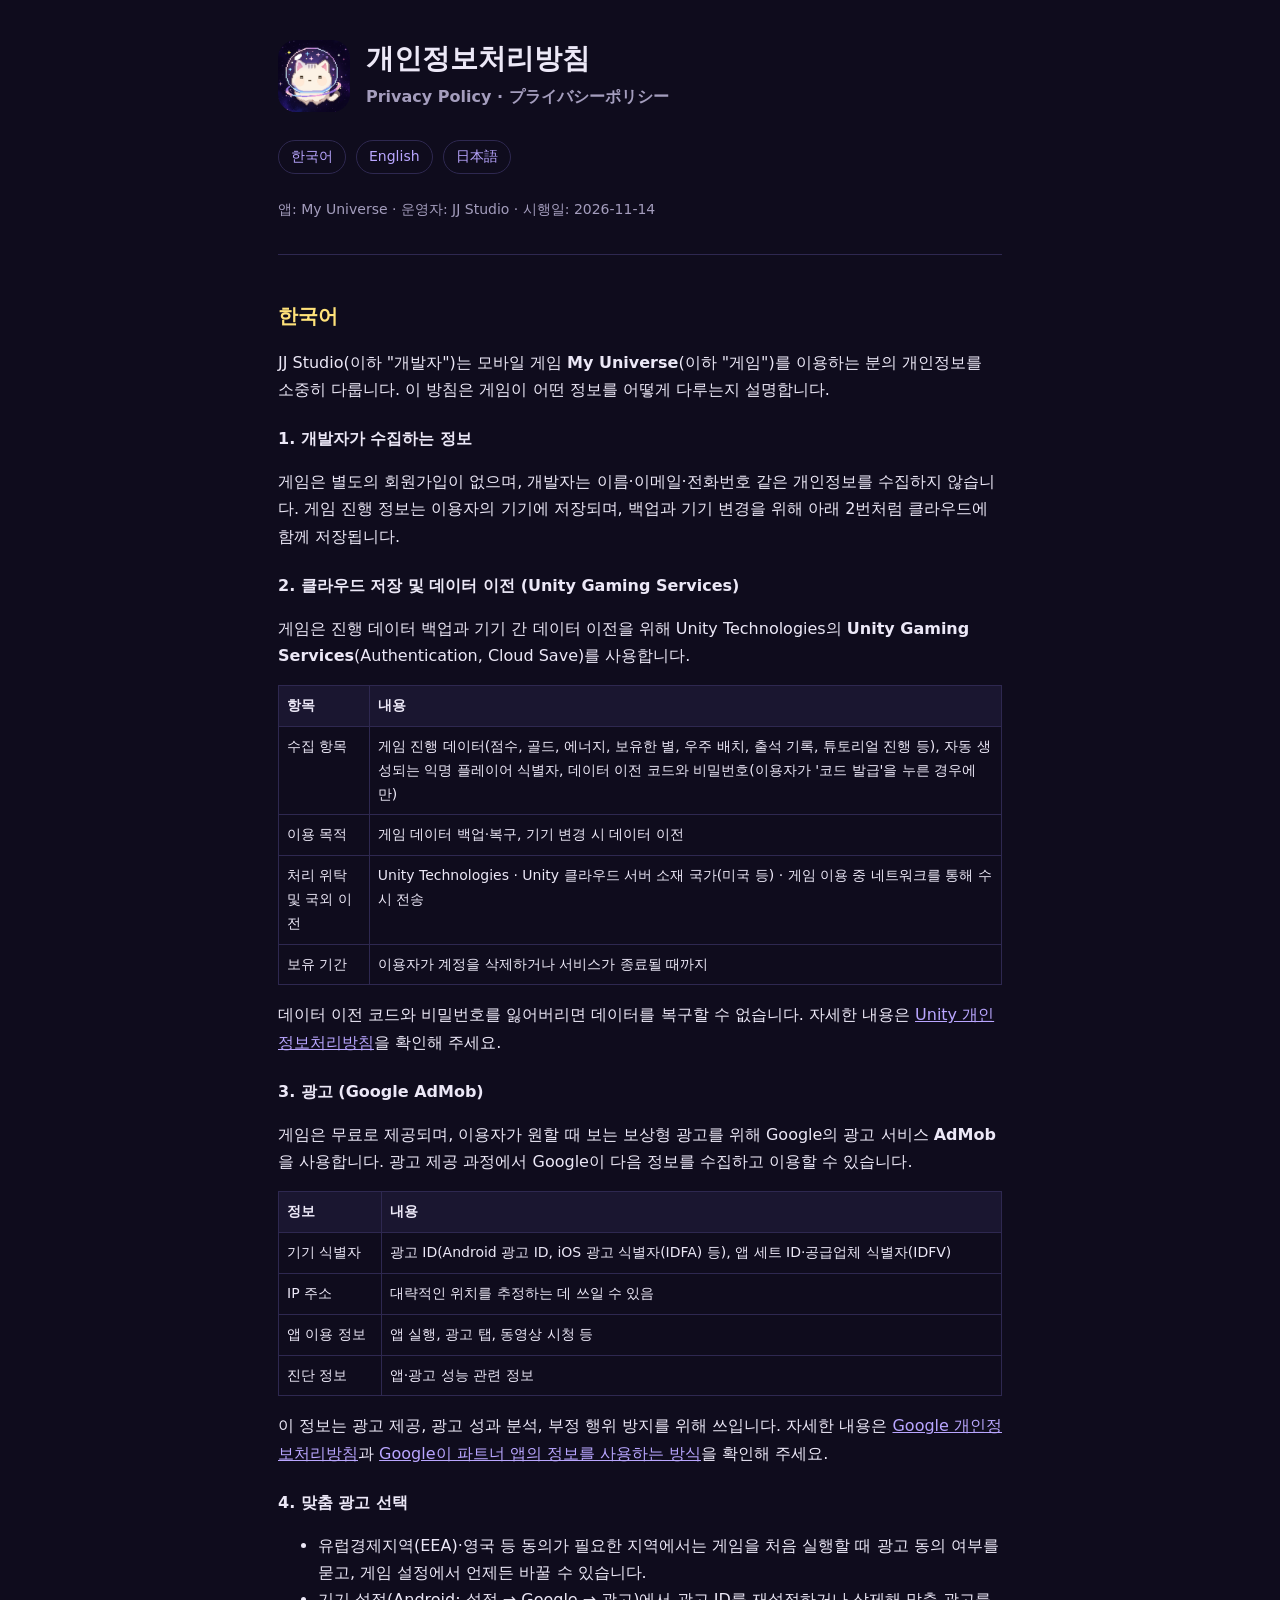
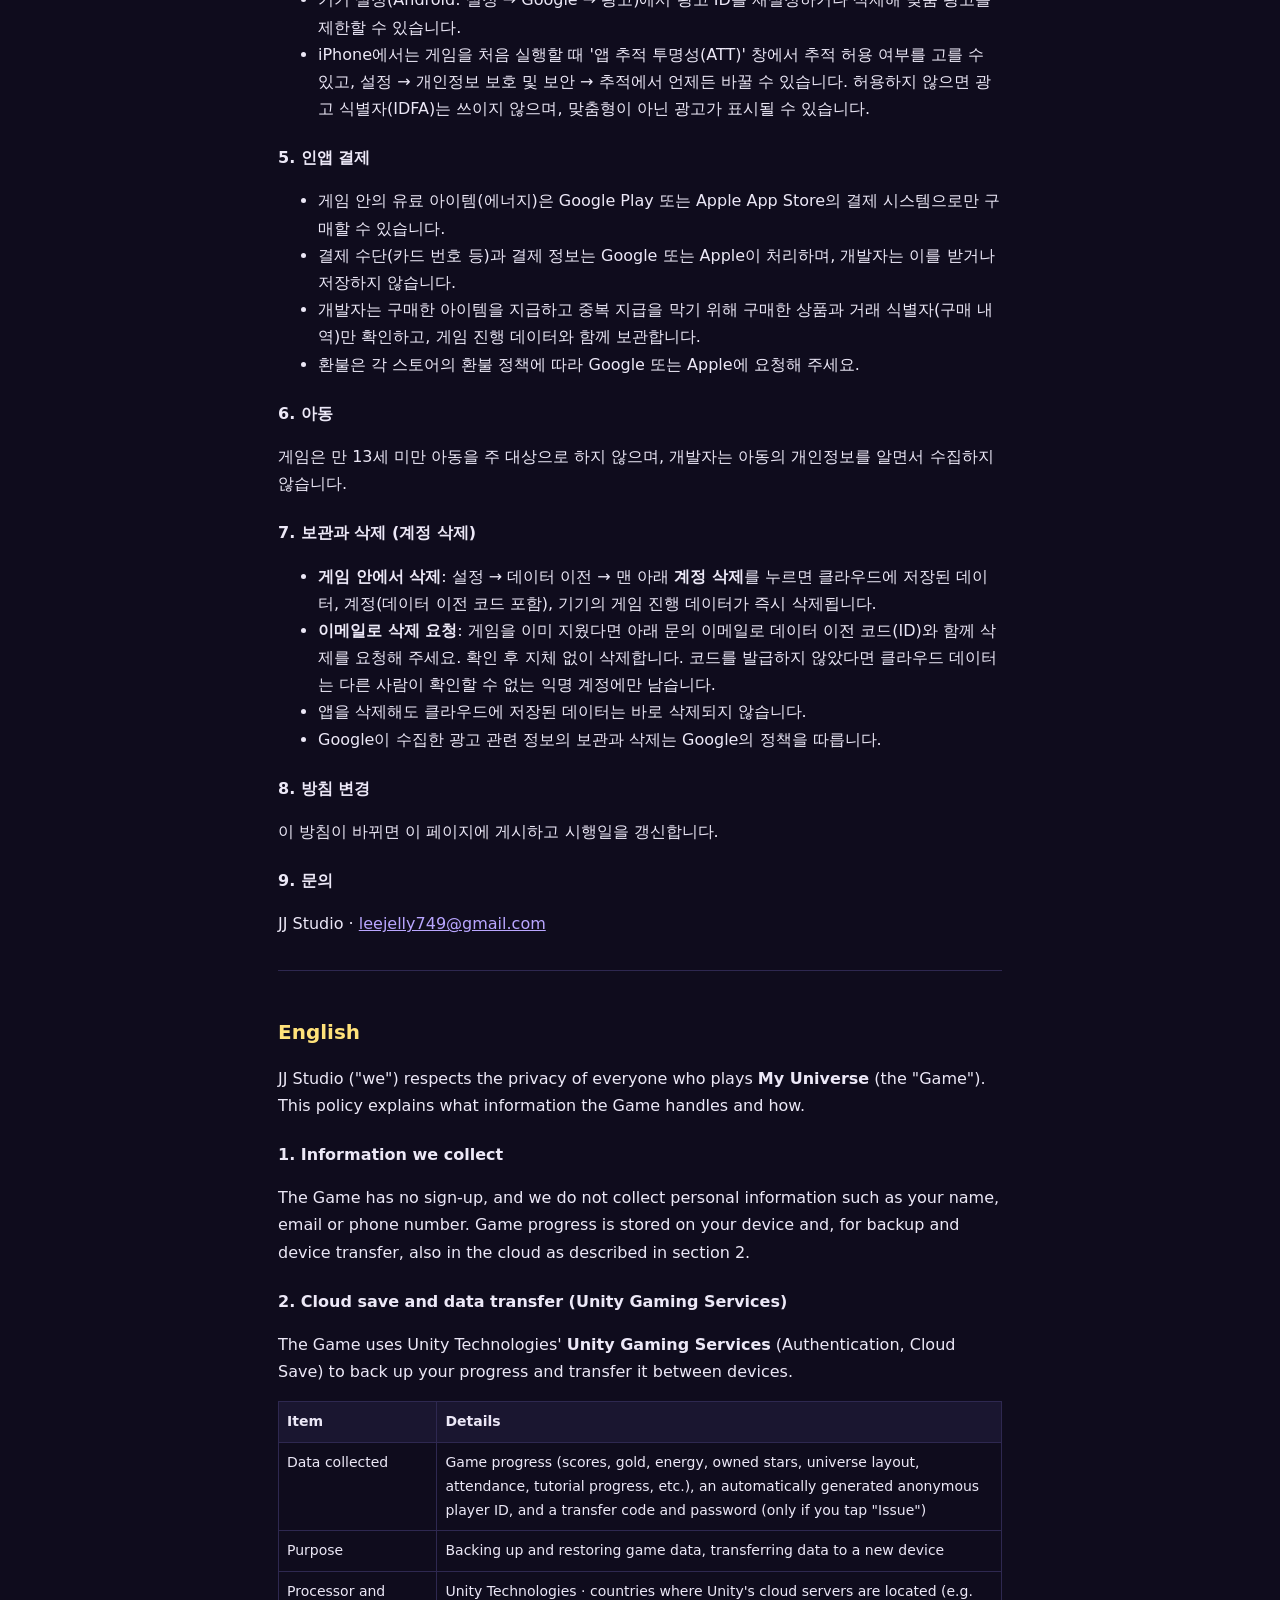
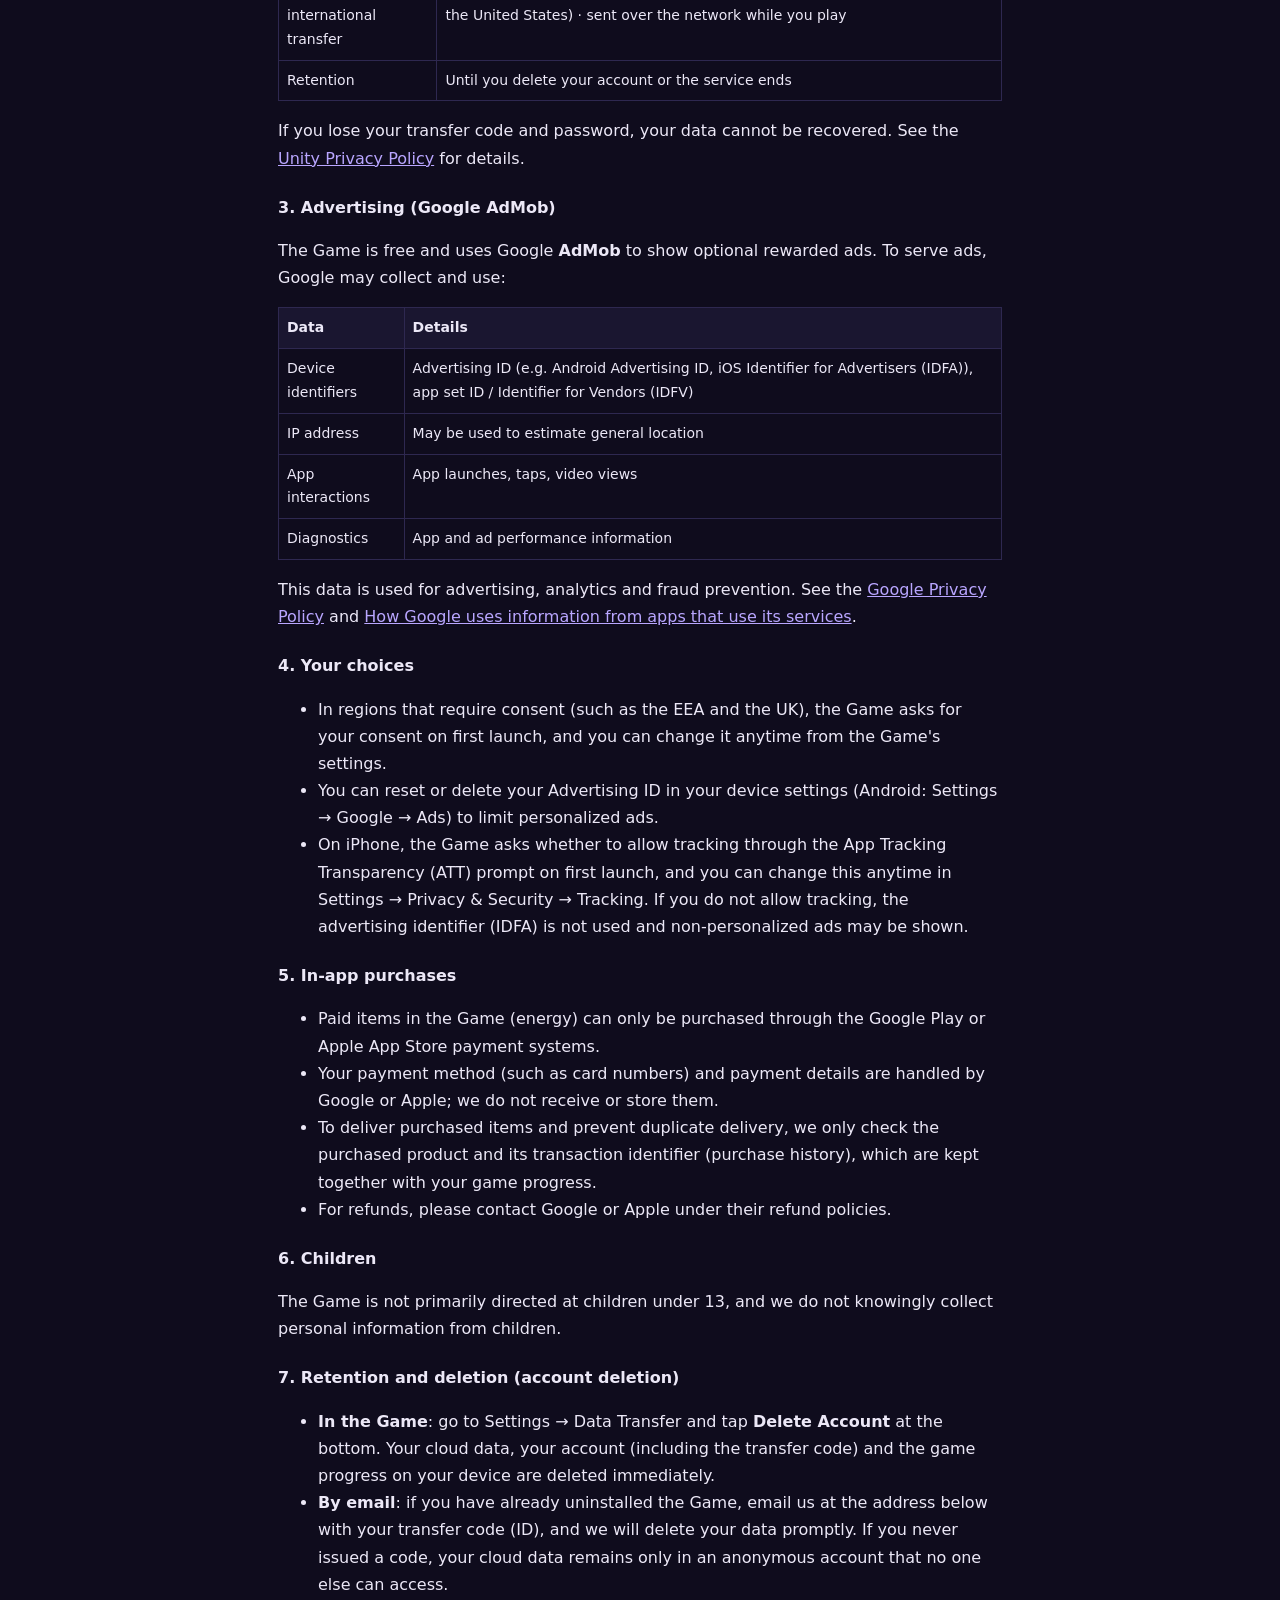
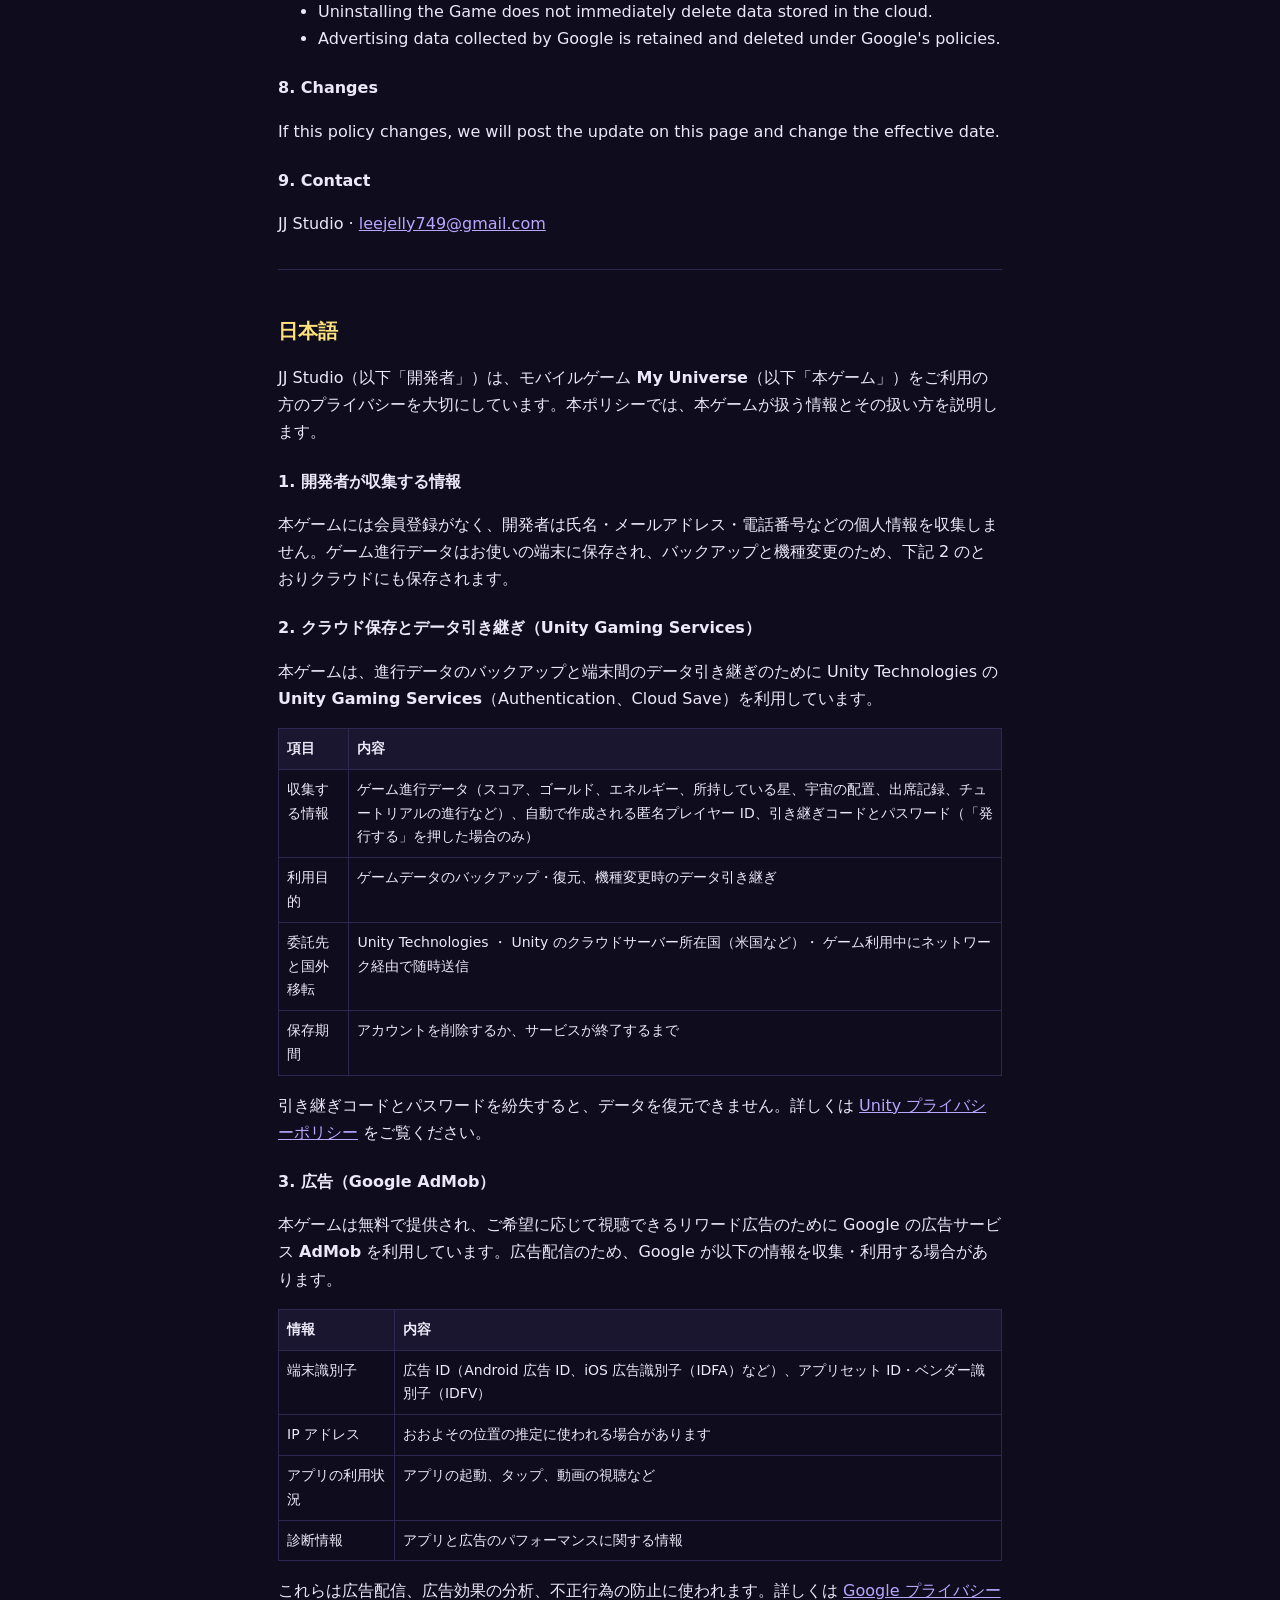
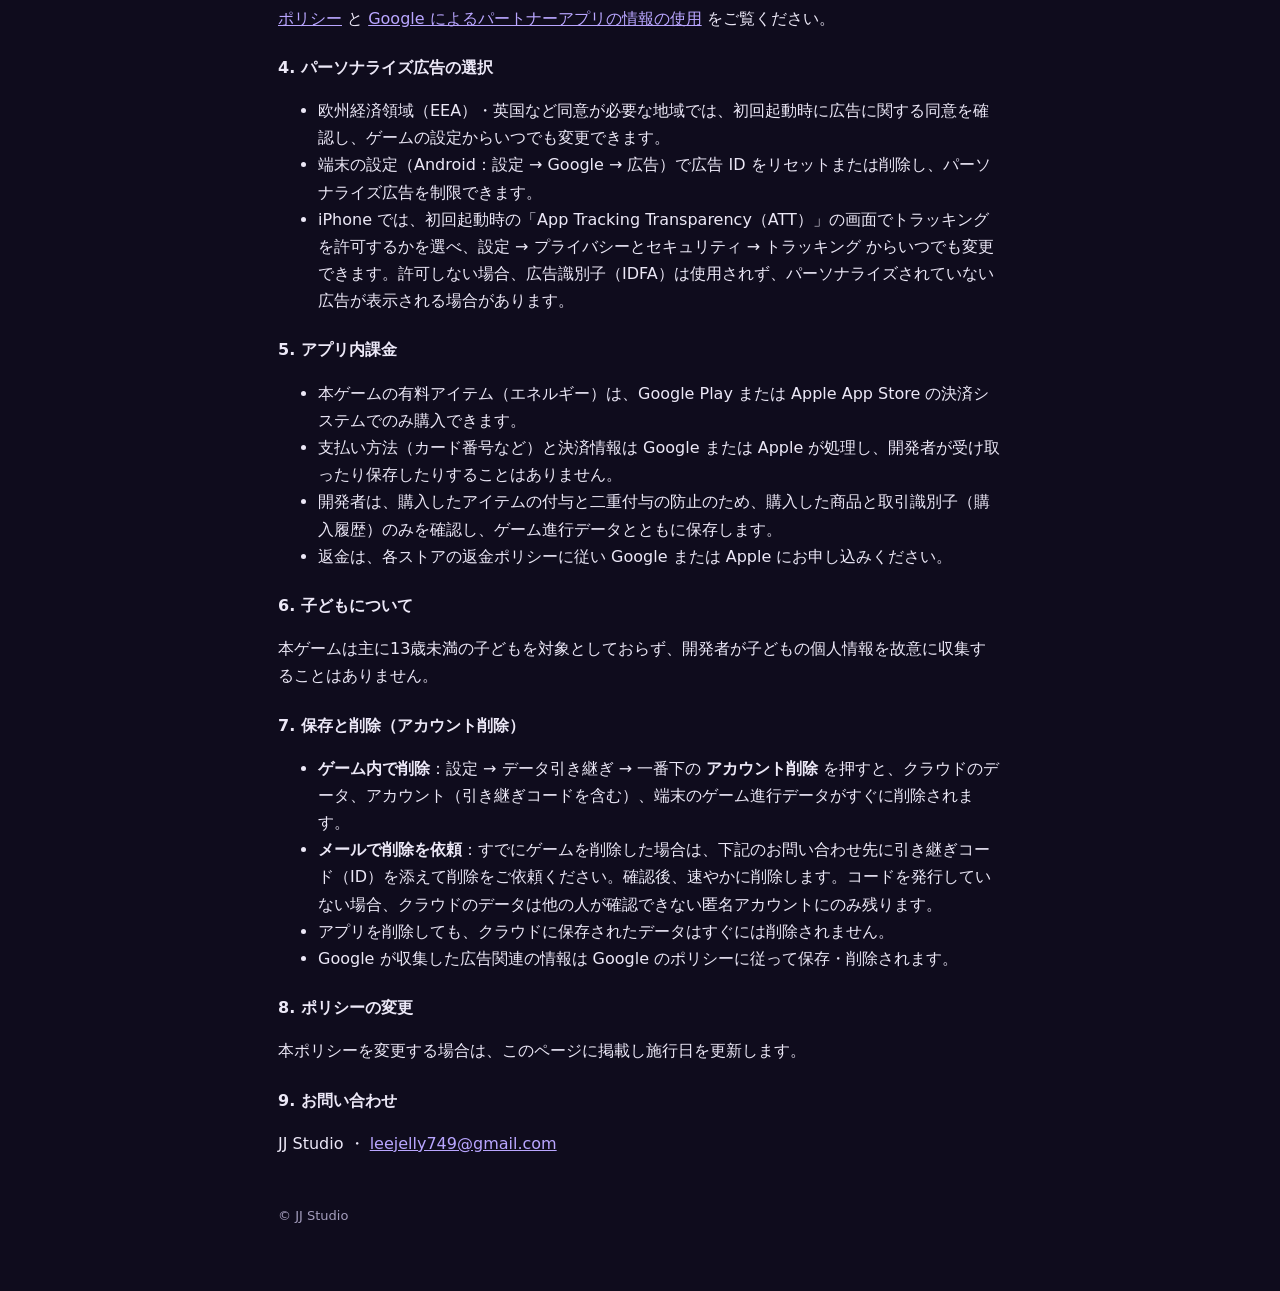
==== commit 72592e25: "Add files via upload" ====
--- a/privacy.html
+++ b/privacy.html
@@ -15,7 +15,7 @@
     </div>
   </header>
   <nav class="lang"><a href="#ko">한국어</a><a href="#en">English</a><a href="#ja">日本語</a></nav>
-  <p class="muted">앱: My Universe · 운영자: JJ Studio · 시행일: 2026-11-08</p>
+  <p class="muted">앱: My Universe · 운영자: JJ Studio · 시행일: 2026-11-14</p>
 
   <!-- ===================================================== 한국어 -->
   <section class="lang" id="ko">
@@ -40,7 +40,7 @@
     <p>게임은 무료로 제공되며, 이용자가 원할 때 보는 보상형 광고를 위해 Google의 광고 서비스 <b>AdMob</b>을 사용합니다. 광고 제공 과정에서 Google이 다음 정보를 수집하고 이용할 수 있습니다.</p>
     <table>
       <tr><th>정보</th><th>내용</th></tr>
-      <tr><td>기기 식별자</td><td>광고 ID(Android 광고 ID 등), 앱 세트 ID</td></tr>
+      <tr><td>기기 식별자</td><td>광고 ID(Android 광고 ID, iOS 광고 식별자(IDFA) 등), 앱 세트 ID·공급업체 식별자(IDFV)</td></tr>
       <tr><td>IP 주소</td><td>대략적인 위치를 추정하는 데 쓰일 수 있음</td></tr>
       <tr><td>앱 이용 정보</td><td>앱 실행, 광고 탭, 동영상 시청 등</td></tr>
       <tr><td>진단 정보</td><td>앱·광고 성능 관련 정보</td></tr>
@@ -51,12 +51,21 @@
     <ul>
       <li>유럽경제지역(EEA)·영국 등 동의가 필요한 지역에서는 게임을 처음 실행할 때 광고 동의 여부를 묻고, 게임 설정에서 언제든 바꿀 수 있습니다.</li>
       <li>기기 설정(Android: 설정 → Google → 광고)에서 광고 ID를 재설정하거나 삭제해 맞춤 광고를 제한할 수 있습니다.</li>
-    </ul>
-
-    <h3>5. 아동</h3>
+      <li>iPhone에서는 게임을 처음 실행할 때 '앱 추적 투명성(ATT)' 창에서 추적 허용 여부를 고를 수 있고, 설정 → 개인정보 보호 및 보안 → 추적에서 언제든 바꿀 수 있습니다. 허용하지 않으면 광고 식별자(IDFA)는 쓰이지 않으며, 맞춤형이 아닌 광고가 표시될 수 있습니다.</li>
+    </ul>
+
+    <h3>5. 인앱 결제</h3>
+    <ul>
+      <li>게임 안의 유료 아이템(에너지)은 Google Play 또는 Apple App Store의 결제 시스템으로만 구매할 수 있습니다.</li>
+      <li>결제 수단(카드 번호 등)과 결제 정보는 Google 또는 Apple이 처리하며, 개발자는 이를 받거나 저장하지 않습니다.</li>
+      <li>개발자는 구매한 아이템을 지급하고 중복 지급을 막기 위해 구매한 상품과 거래 식별자(구매 내역)만 확인하고, 게임 진행 데이터와 함께 보관합니다.</li>
+      <li>환불은 각 스토어의 환불 정책에 따라 Google 또는 Apple에 요청해 주세요.</li>
+    </ul>
+
+    <h3>6. 아동</h3>
     <p>게임은 만 13세 미만 아동을 주 대상으로 하지 않으며, 개발자는 아동의 개인정보를 알면서 수집하지 않습니다.</p>
 
-    <h3 id="delete">6. 보관과 삭제 (계정 삭제)</h3>
+    <h3 id="delete">7. 보관과 삭제 (계정 삭제)</h3>
     <ul>
       <li><b>게임 안에서 삭제</b>: 설정 → 데이터 이전 → 맨 아래 <b>계정 삭제</b>를 누르면 클라우드에 저장된 데이터, 계정(데이터 이전 코드 포함), 기기의 게임 진행 데이터가 즉시 삭제됩니다.</li>
       <li><b>이메일로 삭제 요청</b>: 게임을 이미 지웠다면 아래 문의 이메일로 데이터 이전 코드(ID)와 함께 삭제를 요청해 주세요. 확인 후 지체 없이 삭제합니다. 코드를 발급하지 않았다면 클라우드 데이터는 다른 사람이 확인할 수 없는 익명 계정에만 남습니다.</li>
@@ -64,10 +73,10 @@
       <li>Google이 수집한 광고 관련 정보의 보관과 삭제는 Google의 정책을 따릅니다.</li>
     </ul>
 
-    <h3>7. 방침 변경</h3>
+    <h3>8. 방침 변경</h3>
     <p>이 방침이 바뀌면 이 페이지에 게시하고 시행일을 갱신합니다.</p>
 
-    <h3>8. 문의</h3>
+    <h3>9. 문의</h3>
     <p>JJ Studio · <a href="mailto:leejelly749@gmail.com">leejelly749@gmail.com</a></p>
   </section>
 
@@ -94,7 +103,7 @@
     <p>The Game is free and uses Google <b>AdMob</b> to show optional rewarded ads. To serve ads, Google may collect and use:</p>
     <table>
       <tr><th>Data</th><th>Details</th></tr>
-      <tr><td>Device identifiers</td><td>Advertising ID (e.g. Android Advertising ID), app set ID</td></tr>
+      <tr><td>Device identifiers</td><td>Advertising ID (e.g. Android Advertising ID, iOS Identifier for Advertisers (IDFA)), app set ID / Identifier for Vendors (IDFV)</td></tr>
       <tr><td>IP address</td><td>May be used to estimate general location</td></tr>
       <tr><td>App interactions</td><td>App launches, taps, video views</td></tr>
       <tr><td>Diagnostics</td><td>App and ad performance information</td></tr>
@@ -105,12 +114,21 @@
     <ul>
       <li>In regions that require consent (such as the EEA and the UK), the Game asks for your consent on first launch, and you can change it anytime from the Game's settings.</li>
       <li>You can reset or delete your Advertising ID in your device settings (Android: Settings → Google → Ads) to limit personalized ads.</li>
-    </ul>
-
-    <h3>5. Children</h3>
+      <li>On iPhone, the Game asks whether to allow tracking through the App Tracking Transparency (ATT) prompt on first launch, and you can change this anytime in Settings → Privacy &amp; Security → Tracking. If you do not allow tracking, the advertising identifier (IDFA) is not used and non-personalized ads may be shown.</li>
+    </ul>
+
+    <h3>5. In-app purchases</h3>
+    <ul>
+      <li>Paid items in the Game (energy) can only be purchased through the Google Play or Apple App Store payment systems.</li>
+      <li>Your payment method (such as card numbers) and payment details are handled by Google or Apple; we do not receive or store them.</li>
+      <li>To deliver purchased items and prevent duplicate delivery, we only check the purchased product and its transaction identifier (purchase history), which are kept together with your game progress.</li>
+      <li>For refunds, please contact Google or Apple under their refund policies.</li>
+    </ul>
+
+    <h3>6. Children</h3>
     <p>The Game is not primarily directed at children under 13, and we do not knowingly collect personal information from children.</p>
 
-    <h3 id="delete-en">6. Retention and deletion (account deletion)</h3>
+    <h3 id="delete-en">7. Retention and deletion (account deletion)</h3>
     <ul>
       <li><b>In the Game</b>: go to Settings → Data Transfer and tap <b>Delete Account</b> at the bottom. Your cloud data, your account (including the transfer code) and the game progress on your device are deleted immediately.</li>
       <li><b>By email</b>: if you have already uninstalled the Game, email us at the address below with your transfer code (ID), and we will delete your data promptly. If you never issued a code, your cloud data remains only in an anonymous account that no one else can access.</li>
@@ -118,10 +136,10 @@
       <li>Advertising data collected by Google is retained and deleted under Google's policies.</li>
     </ul>
 
-    <h3>7. Changes</h3>
+    <h3>8. Changes</h3>
     <p>If this policy changes, we will post the update on this page and change the effective date.</p>
 
-    <h3>8. Contact</h3>
+    <h3>9. Contact</h3>
     <p>JJ Studio · <a href="mailto:leejelly749@gmail.com">leejelly749@gmail.com</a></p>
   </section>
 
@@ -148,7 +166,7 @@
     <p>本ゲームは無料で提供され、ご希望に応じて視聴できるリワード広告のために Google の広告サービス <b>AdMob</b> を利用しています。広告配信のため、Google が以下の情報を収集・利用する場合があります。</p>
     <table>
       <tr><th>情報</th><th>内容</th></tr>
-      <tr><td>端末識別子</td><td>広告 ID（Android 広告 ID など）、アプリセット ID</td></tr>
+      <tr><td>端末識別子</td><td>広告 ID（Android 広告 ID、iOS 広告識別子（IDFA）など）、アプリセット ID・ベンダー識別子（IDFV）</td></tr>
       <tr><td>IP アドレス</td><td>おおよその位置の推定に使われる場合があります</td></tr>
       <tr><td>アプリの利用状況</td><td>アプリの起動、タップ、動画の視聴など</td></tr>
       <tr><td>診断情報</td><td>アプリと広告のパフォーマンスに関する情報</td></tr>
@@ -159,12 +177,21 @@
     <ul>
       <li>欧州経済領域（EEA）・英国など同意が必要な地域では、初回起動時に広告に関する同意を確認し、ゲームの設定からいつでも変更できます。</li>
       <li>端末の設定（Android：設定 → Google → 広告）で広告 ID をリセットまたは削除し、パーソナライズ広告を制限できます。</li>
-    </ul>
-
-    <h3>5. 子どもについて</h3>
+      <li>iPhone では、初回起動時の「App Tracking Transparency（ATT）」の画面でトラッキングを許可するかを選べ、設定 → プライバシーとセキュリティ → トラッキング からいつでも変更できます。許可しない場合、広告識別子（IDFA）は使用されず、パーソナライズされていない広告が表示される場合があります。</li>
+    </ul>
+
+    <h3>5. アプリ内課金</h3>
+    <ul>
+      <li>本ゲームの有料アイテム（エネルギー）は、Google Play または Apple App Store の決済システムでのみ購入できます。</li>
+      <li>支払い方法（カード番号など）と決済情報は Google または Apple が処理し、開発者が受け取ったり保存したりすることはありません。</li>
+      <li>開発者は、購入したアイテムの付与と二重付与の防止のため、購入した商品と取引識別子（購入履歴）のみを確認し、ゲーム進行データとともに保存します。</li>
+      <li>返金は、各ストアの返金ポリシーに従い Google または Apple にお申し込みください。</li>
+    </ul>
+
+    <h3>6. 子どもについて</h3>
     <p>本ゲームは主に13歳未満の子どもを対象としておらず、開発者が子どもの個人情報を故意に収集することはありません。</p>
 
-    <h3 id="delete-ja">6. 保存と削除（アカウント削除）</h3>
+    <h3 id="delete-ja">7. 保存と削除（アカウント削除）</h3>
     <ul>
       <li><b>ゲーム内で削除</b>：設定 → データ引き継ぎ → 一番下の <b>アカウント削除</b> を押すと、クラウドのデータ、アカウント（引き継ぎコードを含む）、端末のゲーム進行データがすぐに削除されます。</li>
       <li><b>メールで削除を依頼</b>：すでにゲームを削除した場合は、下記のお問い合わせ先に引き継ぎコード（ID）を添えて削除をご依頼ください。確認後、速やかに削除します。コードを発行していない場合、クラウドのデータは他の人が確認できない匿名アカウントにのみ残ります。</li>
@@ -172,10 +199,10 @@
       <li>Google が収集した広告関連の情報は Google のポリシーに従って保存・削除されます。</li>
     </ul>
 
-    <h3>7. ポリシーの変更</h3>
+    <h3>8. ポリシーの変更</h3>
     <p>本ポリシーを変更する場合は、このページに掲載し施行日を更新します。</p>
 
-    <h3>8. お問い合わせ</h3>
+    <h3>9. お問い合わせ</h3>
     <p>JJ Studio ・ <a href="mailto:leejelly749@gmail.com">leejelly749@gmail.com</a></p>
   </section>
 
